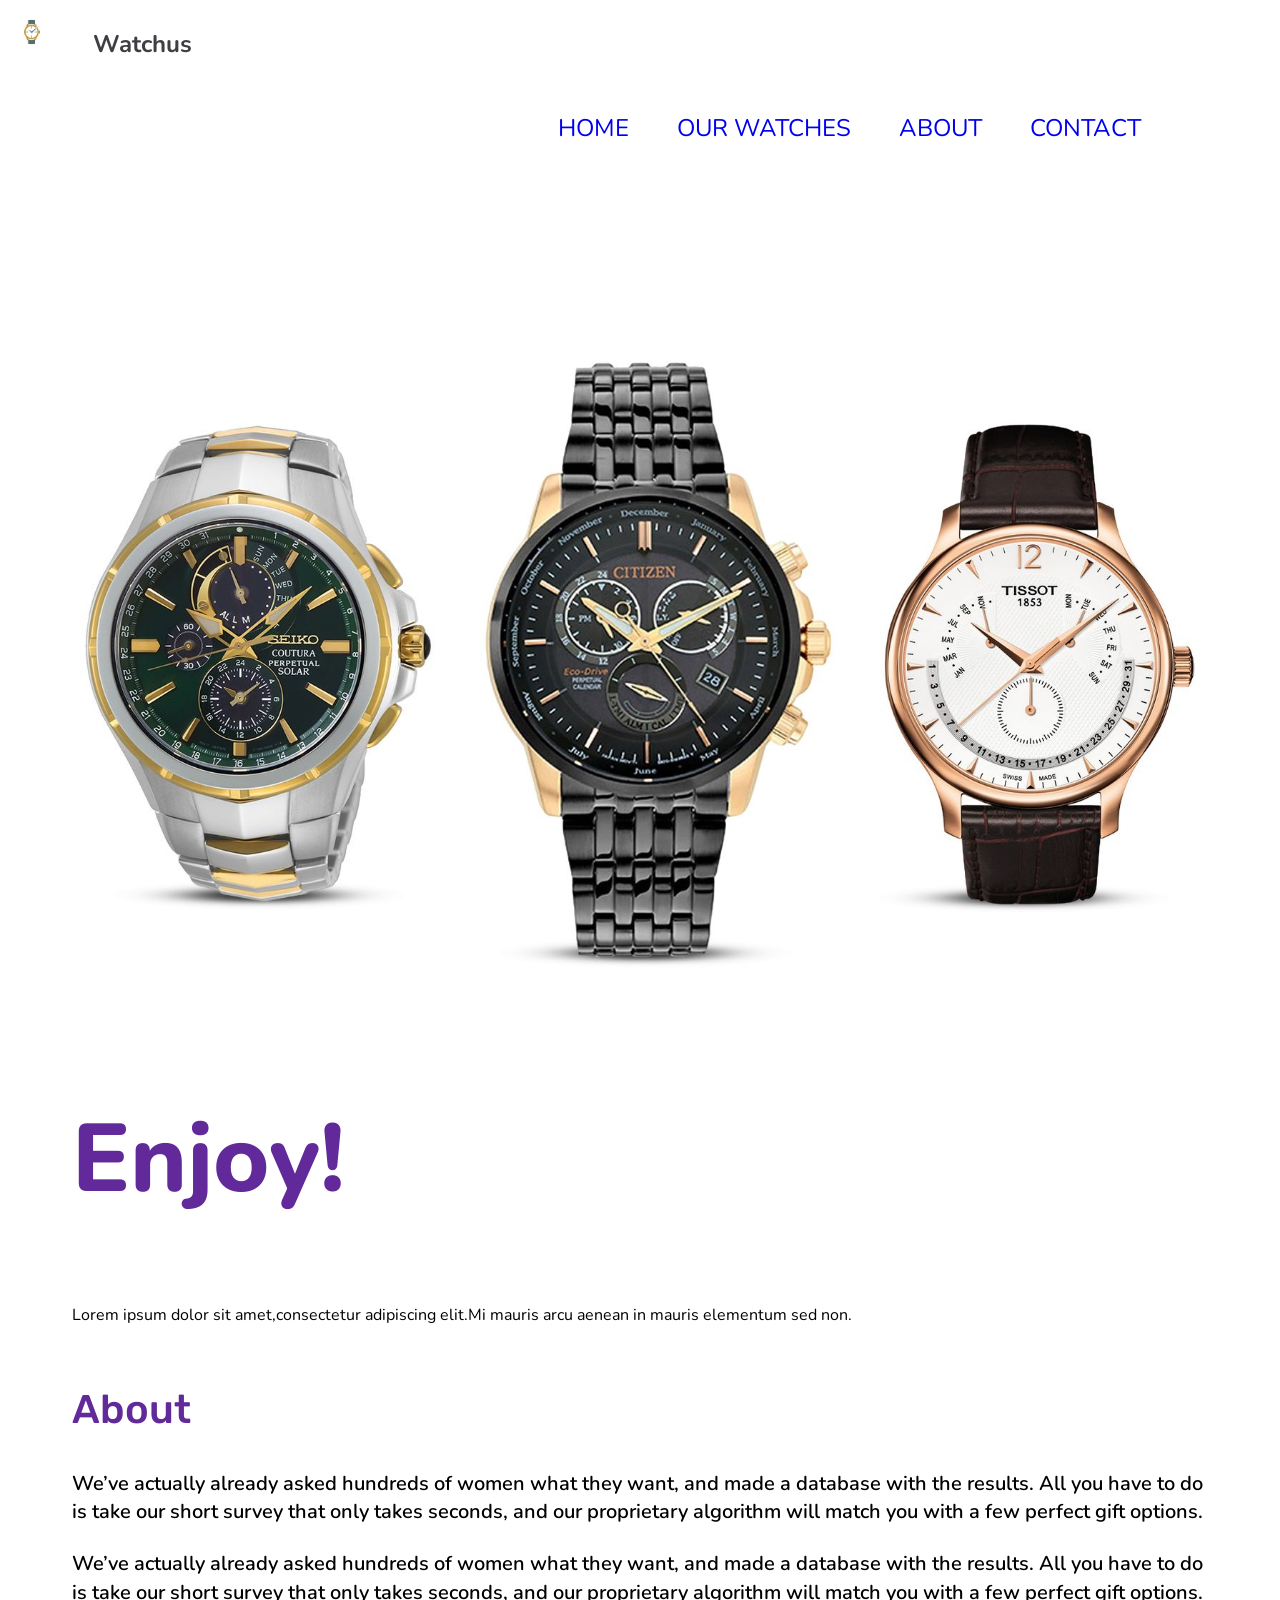
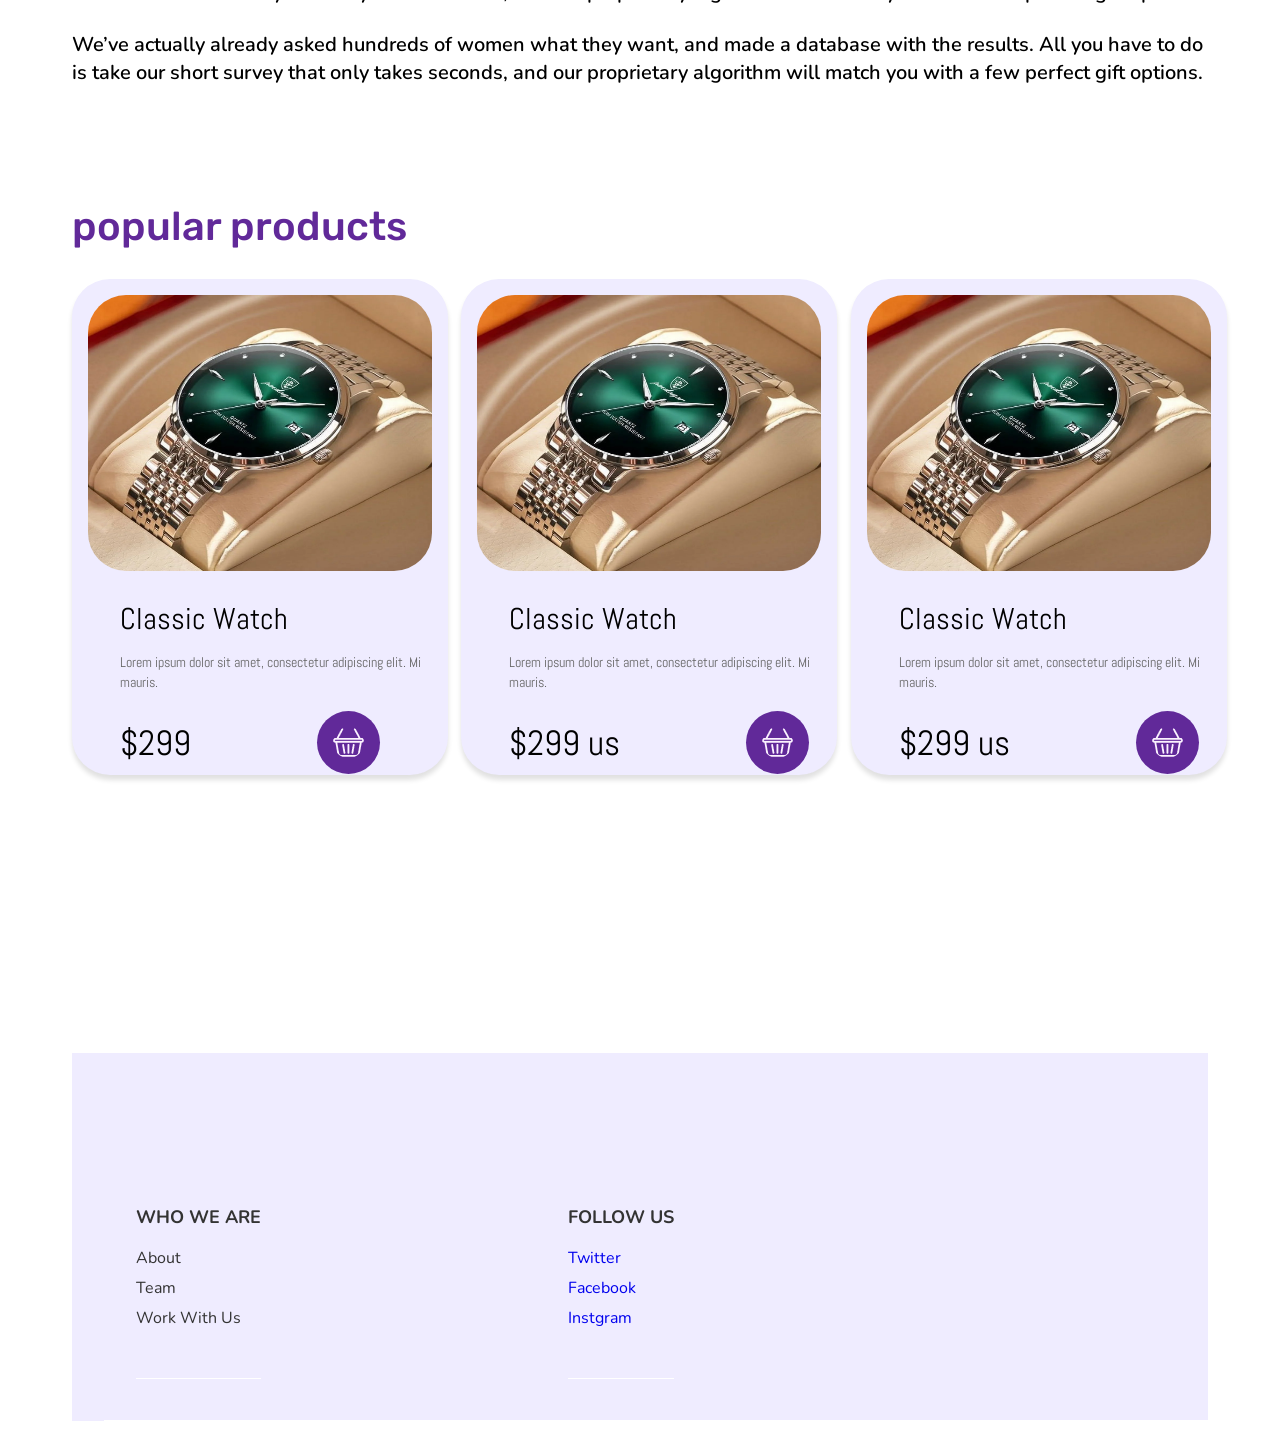
==== index.html @ 22916a68 "update" ====
<!DOCTYPE html>
<html lang="en">
<head>
  <meta charset="UTF-8">
  <title>Watch Store</title>
  <link rel="stylesheet" href="style.css">
</head>
<body>
    <header>
        <a href="#" id="logo">
            <span>Watchus</span>
        </a>
    </header>
        <nav>
            <a href="index.html" aria-current="page">Home</a>
            <a href="watches.html">Our Watches</a>
            <a href="about.html">About</a>  
            <a href="contact.html">Contact</a>
        </nav>
    <main>
        <section id="full-width-image">
            <img src="images/watchesimage.jpg" alt="Watch">
        </section>
        <div id="wrapper">
            <h1>Enjoy!</h1>
            <p id="body-text-section">
                Lorem ipsum dolor sit amet,consectetur adipiscing elit.Mi mauris arcu aenean in mauris elementum sed non. 
            </p>
            </div>  
        </section>
        <div id="wrapper">
            <h2 > About </h2>
                <div id="about-sec">
                <p>
                    We’ve actually already asked hundreds of women what they want, and made a database with the results. All you have to do is take our short survey that only takes seconds, and our proprietary algorithm will match you with a few perfect gift options.              </p>
                <p>
                    We’ve actually already asked hundreds of women what they want, and made a database with the results. All you have to do is take our short survey that only takes seconds, and our proprietary algorithm will match you with a few perfect gift options.              </p>
                <p>
                    We’ve actually already asked hundreds of women what they want, and made a database with the results. All you have to do is take our short survey that only takes seconds, and our proprietary algorithm will match you with a few perfect gift options.              </p>
                </div>
        </div>
        <div id="wrapper">
            <h2>popular products</h2>
            <section class="cards-container">
            
                <div class="product-card">
                    <img src="images/watch1.webp" alt="watch_carlington">
                    <h4>Classic Watch</h4>
                  
                    <p>Lorem ipsum dolor sit amet, consectetur adipiscing elit. Mi mauris.</p>
                  
                    <div class="price-and-button">
                      <span class="price">$299</span>
                      <button class="buy-button">
                        <img src="images/shopping-basket 4.png">
                      </button>
                    </div>
                  </div>
                  <div class="product-card">
                    <img src="images/watch1.webp" alt="watch_carlington">
                    <h4>Classic Watch</h4>
                  
                    <p>Lorem ipsum dolor sit amet, consectetur adipiscing elit. Mi mauris.</p>
                  
                    <div class="price-and-button">
                      <span class="price">$299 us</span>
                      <button class="buy-button">
                        <img src="images/shopping-basket 4.png">
                      </button>
                    </div>
                  </div>
                  <div class="product-card">
                    <img src="images/watch1.webp" alt="watch_carlington">
                    <h4>Classic Watch</h4>
                  
                    <p>Lorem ipsum dolor sit amet, consectetur adipiscing elit. Mi mauris.</p>
                  
                    <div class="price-and-button">
                      <span class="price">$299 us</span>
                      <button class="buy-button">
                        <img src="images/shopping-basket 4.png">
                      </button>
                    </div>
                  </div>
                </section>
                <footer>
                    <div id="footer-sections-wrapper">
                      
                      <section id="footer-links-section">
                        <h1>WHO WE ARE</h1>
                        <ul>
                          <li><a href="#"><span>About</span></a></li>
                          <li><a href="#"><span>Team</span></a></li>
                          <li><a href="#"><span>Work With Us</span></a></li>
                        </ul>
                      </section>
                  
                      <section id="footer-links-section-2">
                        <h1>follow us</h1>
                        <ul>
                          <li><a href="#"><span>Twitter</span></a></li>
                          <li><a href="#"><span>Facebook</span></a></li>
                          <li><a href="#"><span>Instgram</span></a></li>
                        </ul>
                      </section>
                      <section id="footer-social-icons-section">

                      </section>
                    </div>
                  </footer>
                  
                        
</body>
</html>
---- style.css ----
@import url('https://fonts.googleapis.com/css2?family=Nunito:wght@400&display=swap');
@import url('https://fonts.googleapis.com/css2?family=Rubik:wght@300;400;500;700&display=swap');
@import url('https://fonts.googleapis.com/css2?family=Abel&display=swap');



/* Reset */
* {
  margin: 0;
  padding: 0;
  box-sizing: border-box;
}

main {
    padding-top: 128px;
}

body {
  font-family: 'Nunito', sans-serif;
}

a {
    text-decoration: none;
}

header {


}

#logo {
background-image: url("images/watches.jpg");
background-size: contain;
background-repeat: no-repeat;
display: block;
width: 64px;
height: 64px;

}

#logo span {
color:#3E3F43;
width: 191px;
height: 33px;
padding-top: 32px;
padding-left: 93px;
position: absolute;
font-family: Nunito;
font-weight: 700;
font-size: 24px;
line-height: 100%;
letter-spacing: 25%;

}

nav {
    margin-left: 419px;
    margin-top: 48px;
    display: flex;        /* 👈 הופך את כל ה-a לשורה אחת */
    justify-content: center; /* 👈 מרכז את הלינקים באמצע */
    gap: 48px;  
}
/* ניווט עליון */
nav a {
  font-weight: 400;
  text-transform: uppercase;
  font-style: normal;
  font-size: 24px;


}

nav a:hover {
    color: #1434E1;
}


#wrapper{
    margin: 0 auto;
    margin-bottom: 32px;
    display: flex;
    flex-direction: column; /* אלמנטים אחד מתחת לשני */
    padding: 0 32px; /* רווח קבוע מימין ומשמאל */
    gap: 32px; /* רווח קבוע של 32px בין כל אלמנט לאלמנט */
    max-width: 1200px;
    box-sizing: border-box;
}

h1 {
    font-family: Nunito;
    font-weight: 800;
    font-size: 96px;
    line-height: 100%;
    color:#612999;
    
}

#full-width-image {
    width: 100vw;
    overflow: hidden;
    margin: 32px 0;
    position: relative;

  }
  
#full-width-image img {
    width: 100%;
    height: 100%;
    height: auto;
    display: block;
    margin-bottom: 32px;
  }

  #body-text-section{
    margin-top:64px;

}

#body-text-section p {
    font-family: Nunito;
    font-weight: 600;
    font-size: 24px;
    font-style: normal;
    letter-spacing: 0%;
    color: black;
    width: 100%;
    margin-top: 8px;
    line-height: 100%;


}



#about-sec {

    margin-bottom: 32px; /* ✅ רווח מתחת */


}

h2 {
    font-family: Rubik;
    font-weight: 500;
    font-size: 40px;
    line-height: 40px;
    letter-spacing: 0%;
    color: #612999;
    margin-top: 32px; /* ✅ רווח מתחת */
    

}

#about-sec p {

    margin-bottom: 24px;
    font-style:normal ;
    color: black ;
    width: 100%;
    font-weight: 400;
    margin-top: 8px ;
    font-family: Nunito;
    font-weight: 600;
    font-size: 20px;
    line-height: 141%;
    letter-spacing: 0%;
    
}



.hero-text {
    position: absolute;
    top: 30%;
    left: 0;
    right: 0;
    margin: 0 auto;
    transform: translateY(-30%);
    display: flex;
    flex-direction: column;
    gap: 32px;
  }

  .cards-container {
    display: grid;
    grid-template-columns: repeat(auto-fit, minmax(250px, 1fr));
    gap: 32px;
  }
  
  .product-card {
    background-color: #EFECFF;
    padding: 1em;
    box-shadow: 0 5px 5px #e1e1e1;
    font-family: Abel;
    display: flex;
    flex-direction: column;
    gap: 12px;
    border-radius: 38px;
    height: 496px;
    width: 376px;
  }
  
  .product-card img {
    max-width: 100%;
    border-radius: 38px;
    height:276px;
    width: 100%;
  }
  
  .product-card h4 {
    margin: 21px 0 0 32px; /* רווח רק מתחת! */
    font-weight: 400;
    font-size: 30px;
    line-height: 100%;
    letter-spacing: 0%;
  }

  

  /* טקסט פסקה */
.product-card p {
    margin: 7px 0 0 32px; /* רווח של 73px מתחת לטקסט */
    font-size: 14px;
    color: #666;
    line-height: 1.4;
  }
  
  /* קבוצה של מחיר וכפתור */
  .price-and-button {
    display: flex;
    align-items: center;
    gap: 94px; /* רווח של 94 פיקסלים בין המחיר לכפתור */
  }
  
  /* מחיר */
  .price {
    font-family: abel;
    margin: 7px 0 73px 32px; /* רווח של 73px מתחת לטקסט */
    font-size: 35px;
    color: #000;
  }
  
  /* כפתור קנייה */
  .buy-button {
    background-color: #612999;
    margin: 7px 0 73px 32px; /* רווח של 73px מתחת לטקסט */
    border: none;
    border-radius: 50%;
    width: 63px;
    height: 63px;
    display: flex;
    justify-content: center;
    align-items: center;
    cursor: pointer;
  }

  .like-button{
    background-color: #EFECFF;
    margin: 7px 0 73px 32px; /* רווח של 73px מתחת לטקסט */
    border: none;
    border-radius: 50%;
    width: 47px;
    height: 47px;
    display: flex;
    justify-content: center;
    align-items: center;
    cursor: pointer;
  }

  .like-button img{
    width: 23px;
    height: 20px;
  }

  .buy-button img{
    width: 31px;
    height: 31px;
  }

  footer{
    background-color: #EFECFF;
    margin-top: 246px;
  }

  footer section{
    margin: 0 125px;

  }

  #footer-sections-wrapper {
    display: flex;
    flex-direction: row;
    gap: 150px; /* ✅ מרחק של 150px בין הסקשנים */
    margin-left: 32px; /* ✅ מרחק התחלה מהצד */
    padding-top: 59px;
    padding-bottom: 41px;
    border-bottom: 1px solid #ffffff;
  }
  

  #footer-links-section, #footer-links-section-2 {
    border-bottom: 1px solid #ffffff;
    padding-top: 59px;
    padding-bottom: 41px;
    margin-left: 32px;
    margin-top: 32px;
}

#footer-links-section a,
#footer-links-section-2 a {
    margin-top: 32px;
}

#footer-links-section h1,
#footer-links-section-2 h1 {
    font-family: Nunito;
    color: #333333;
    font-weight: 700;
    font-size: 18px;
    line-height: 28px;
    letter-spacing: 0%;
    text-transform: uppercase;
    margin-bottom: 16px; /* ✅ רווח של 16px מתחת לכותרת */

}


#footer-links-section a span {
    font-style: normal;
    font-weight: normal;
    color: #333333;
    font-family: Nunito;
    font-weight: 400;
    font-size: 16px;
    line-height: 100%;
    letter-spacing: 0%;
    


}


#footer-links-section ul,
#footer-links-section-2 ul{
    list-style: none;
    padding: 0;
    margin: 0;

  }
  
  #footer-links-section li,
  #footer-links-section-2 li {
    margin-bottom: 8px; /* ✅ רווח קבוע של 8 פיקסלים בין פריטים */
  }


#footer-social-icons-section {
    margin-top: 42px;
    padding-bottom: 43px;
}
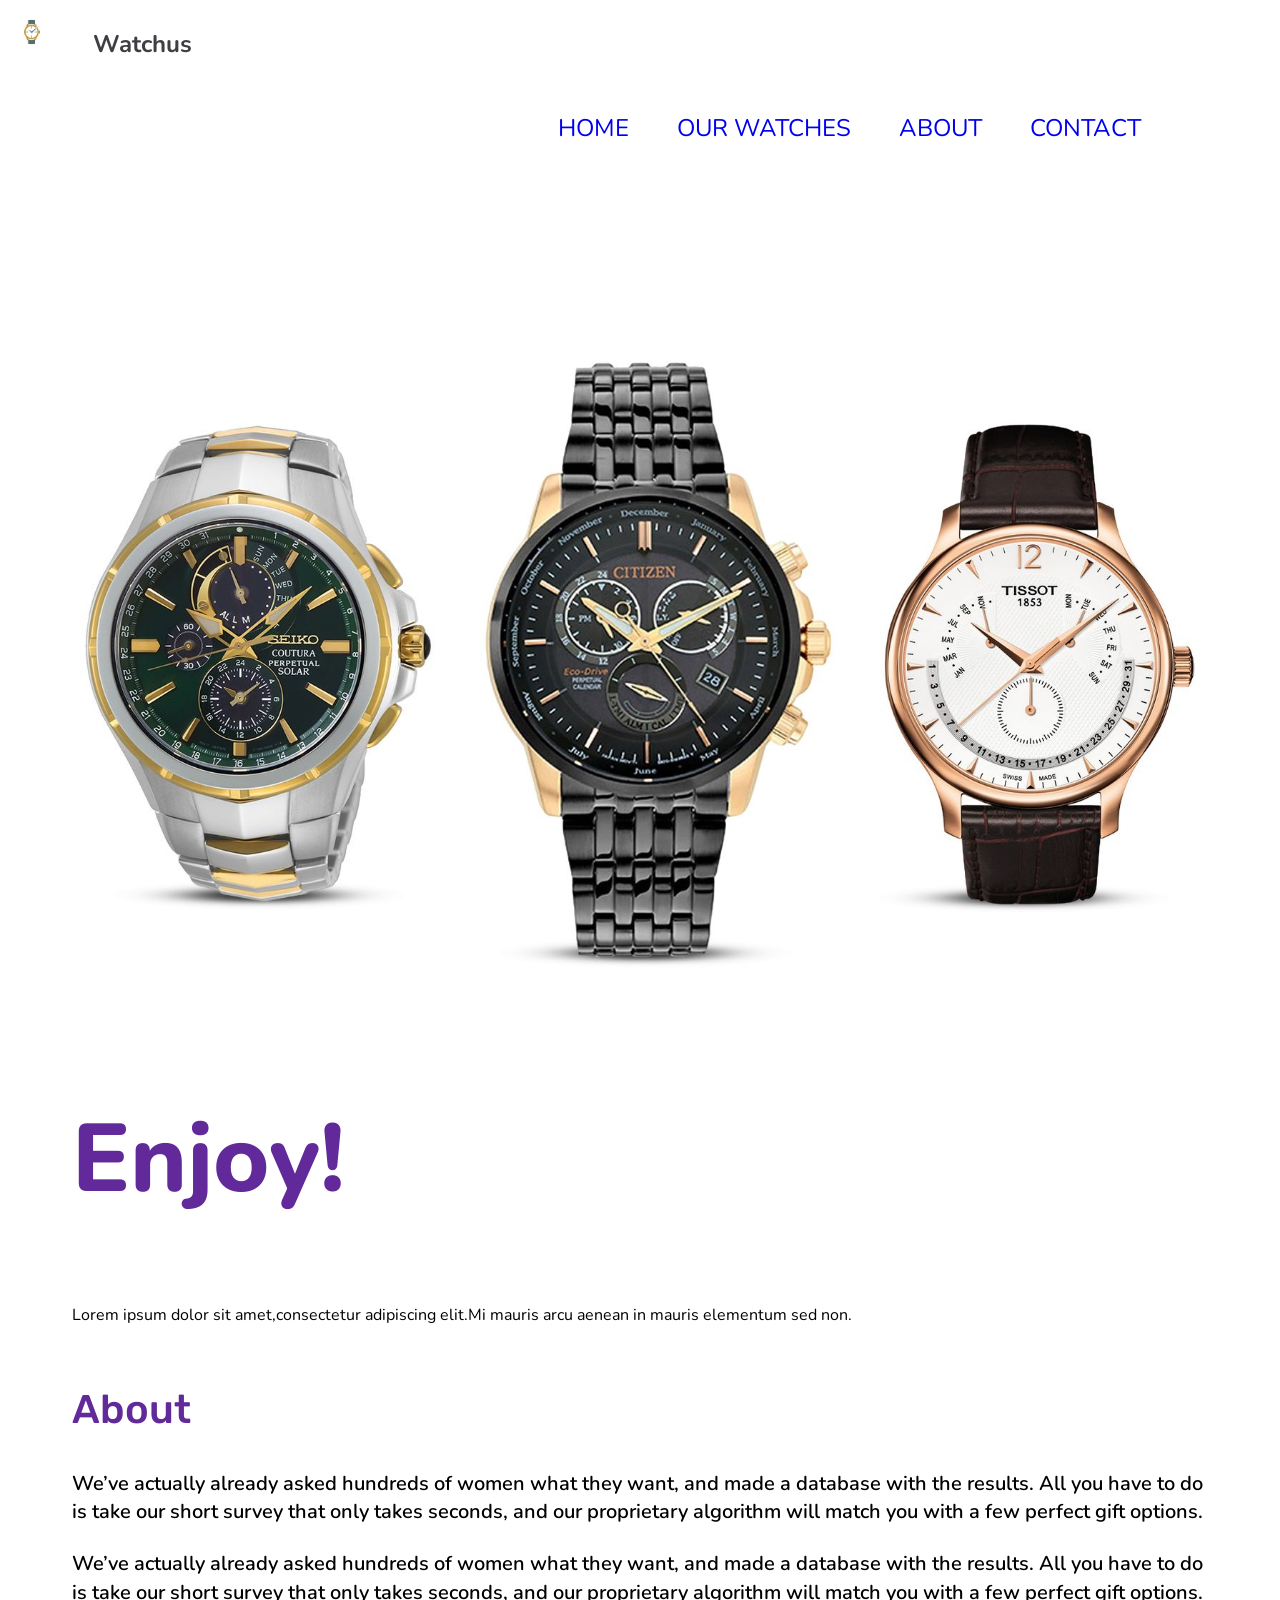
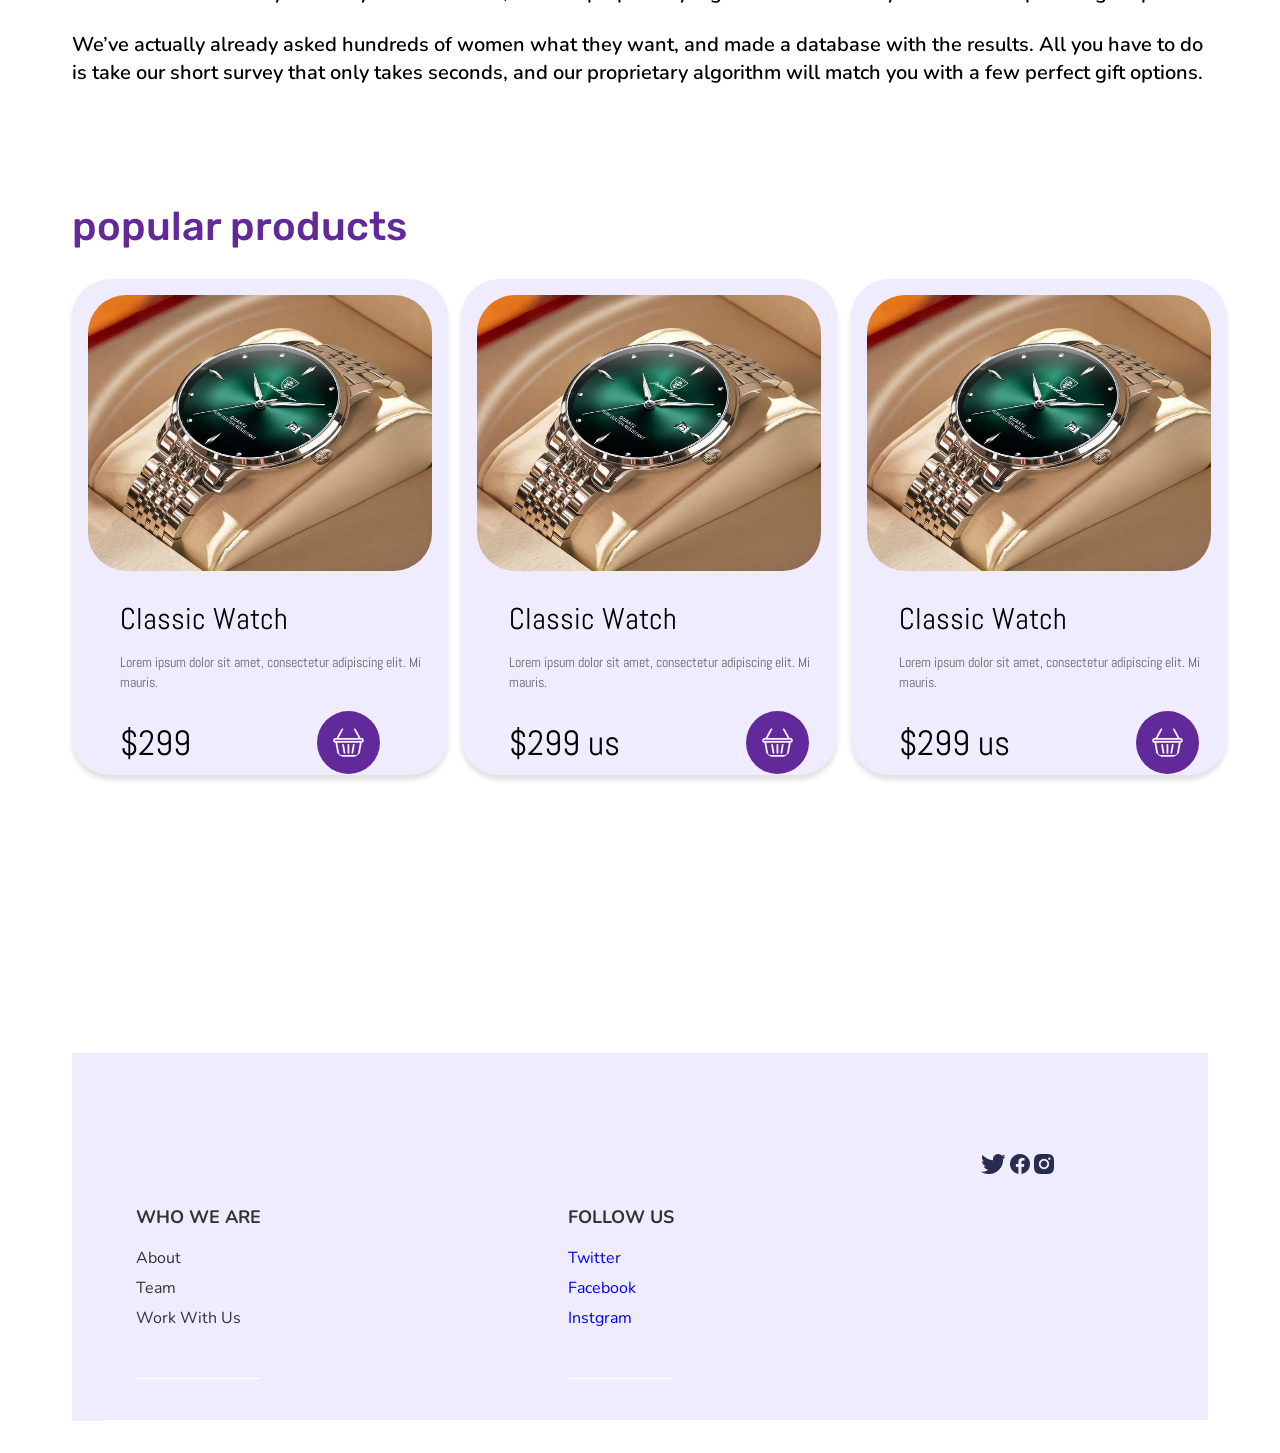
==== commit 9d64eeb7: "update icons" ====
--- a/index.html
+++ b/index.html
@@ -103,8 +103,11 @@
                           <li><a href="#"><span>Instgram</span></a></li>
                         </ul>
                       </section>
+                      
                       <section id="footer-social-icons-section">
-
+                        <a href="#"><img src="images/twitter.png" alt="twitter"></a>
+                        <a href="#"><img src="images/facebook.png" alt="facebook"></a>
+                        <a href="#"><img src="images/instgram.png" alt="Instgram"></a>
                       </section>
                     </div>
                   </footer>
--- a/style.css
+++ b/style.css
@@ -356,6 +356,7 @@
 
 #footer-social-icons-section {
     margin-top: 42px;
+    margin-left: 32px;
     padding-bottom: 43px;
 }
 
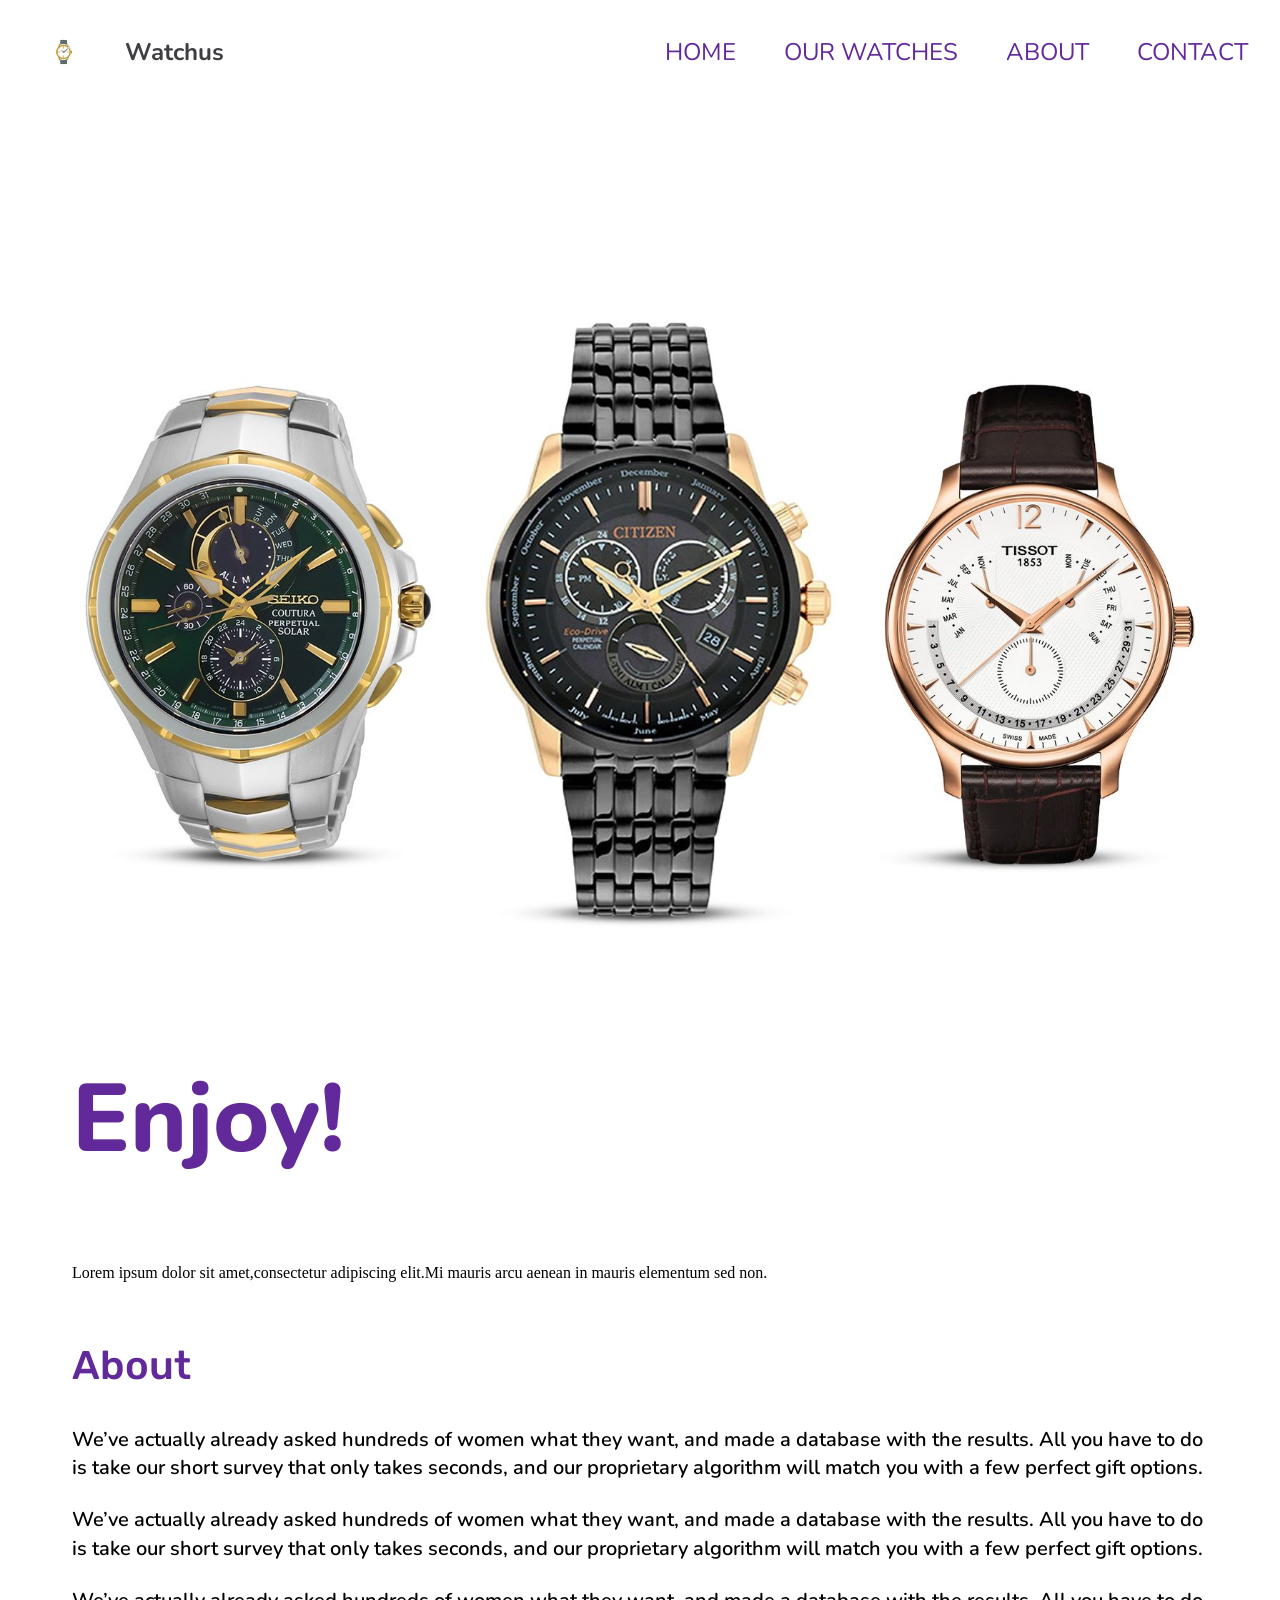
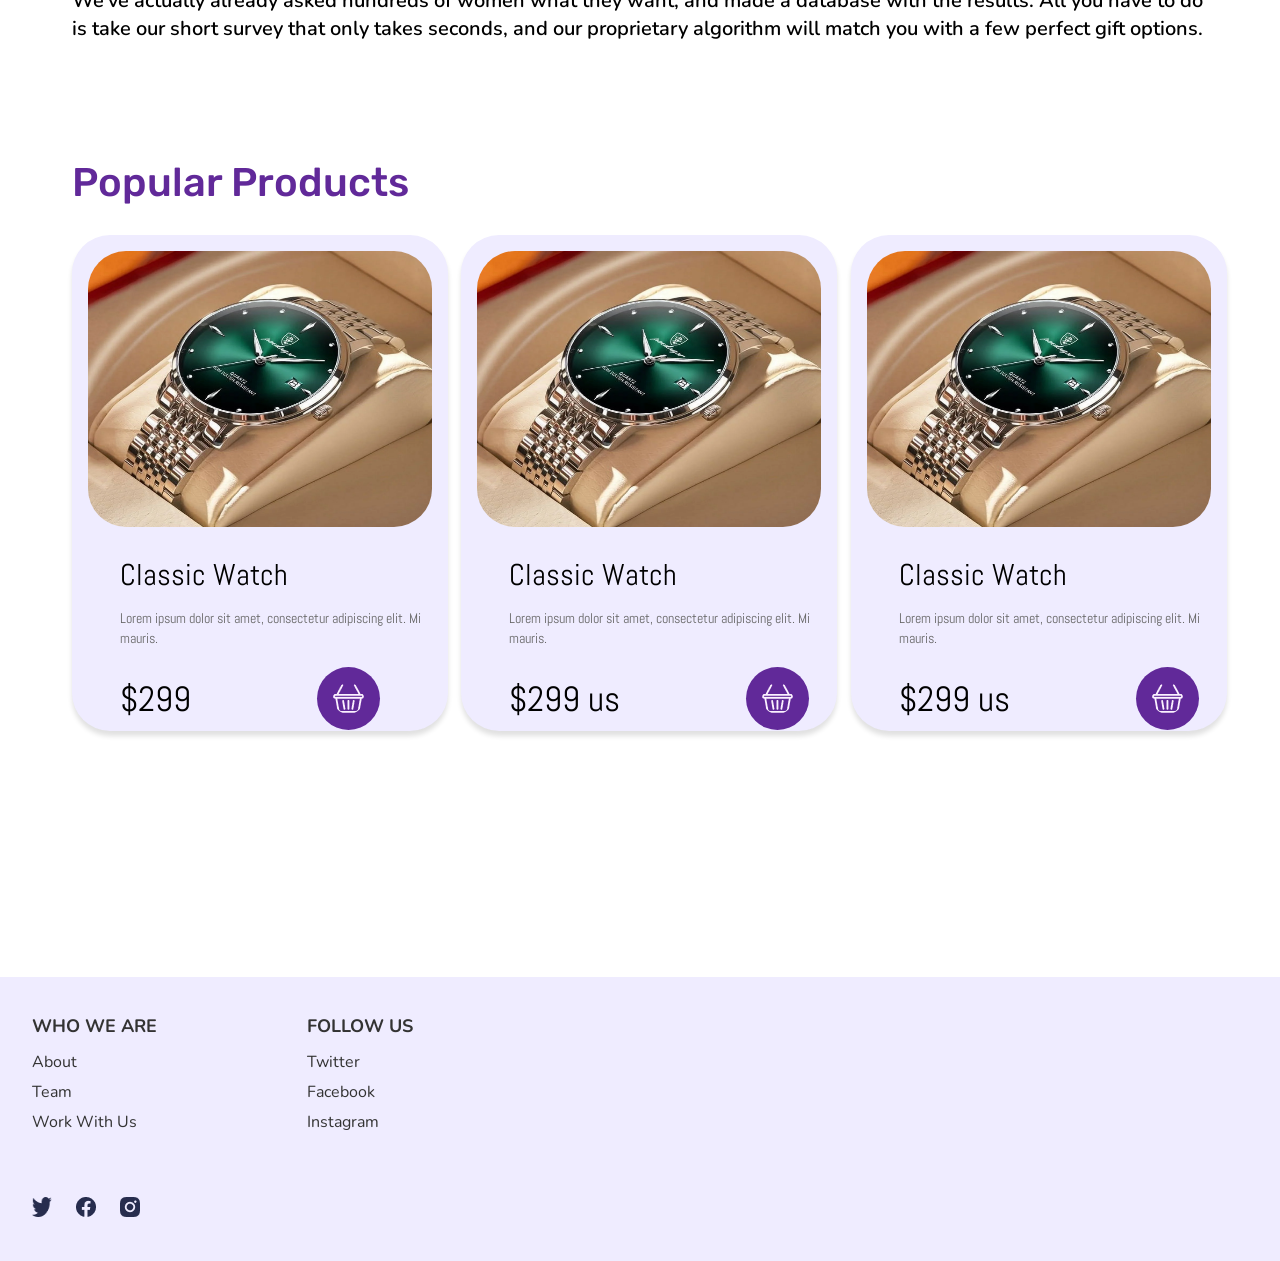
==== commit d0446963: "update footer" ====
--- a/index.html
+++ b/index.html
@@ -6,113 +6,121 @@
   <link rel="stylesheet" href="style.css">
 </head>
 <body>
-    <header>
-        <a href="#" id="logo">
-            <span>Watchus</span>
-        </a>
-    </header>
-        <nav>
-            <a href="index.html" aria-current="page">Home</a>
-            <a href="watches.html">Our Watches</a>
-            <a href="about.html">About</a>  
-            <a href="contact.html">Contact</a>
-        </nav>
-    <main>
-        <section id="full-width-image">
-            <img src="images/watchesimage.jpg" alt="Watch">
+
+  <header id="header-wrapper">
+    <a href="#" id="logo">
+        <span>Watchus</span>
+    </a>
+
+    <nav>
+        <a href="index.html" aria-current="page">Home</a>
+        <a href="watches.html">Our Watches</a>
+        <a href="about.html">About</a>
+        <a href="contact.html">Contact</a>
+    </nav>
+</header>
+
+
+<main>
+    <section id="full-width-image">
+        <img src="images/watchesimage.jpg" alt="Watch">
+    </section>
+
+    <div id="wrapper">
+        <h1>Enjoy!</h1>
+        <p id="body-text-section">
+            Lorem ipsum dolor sit amet,consectetur adipiscing elit.Mi mauris arcu aenean in mauris elementum sed non. 
+        </p>
+    </div>  
+
+    <div id="wrapper">
+        <h2>About</h2>
+        <div id="about-sec">
+            <p>
+                We’ve actually already asked hundreds of women what they want, and made a database with the results. All you have to do is take our short survey that only takes seconds, and our proprietary algorithm will match you with a few perfect gift options.
+            </p>
+            <p>
+                We’ve actually already asked hundreds of women what they want, and made a database with the results. All you have to do is take our short survey that only takes seconds, and our proprietary algorithm will match you with a few perfect gift options.
+            </p>
+            <p>
+                We’ve actually already asked hundreds of women what they want, and made a database with the results. All you have to do is take our short survey that only takes seconds, and our proprietary algorithm will match you with a few perfect gift options.
+            </p>
+        </div>
+    </div>
+
+    <div id="wrapper">
+        <h2>Popular Products</h2>
+        <section class="cards-container">
+            <div class="product-card">
+                <img src="images/watch1.webp" alt="watch_carlington">
+                <h4>Classic Watch</h4>
+                <p>Lorem ipsum dolor sit amet, consectetur adipiscing elit. Mi mauris.</p>
+                <div class="price-and-button">
+                    <span class="price">$299</span>
+                    <button class="buy-button">
+                        <img src="images/shopping-basket 4.png">
+                    </button>
+                </div>
+            </div>
+
+            <div class="product-card">
+                <img src="images/watch1.webp" alt="watch_carlington">
+                <h4>Classic Watch</h4>
+                <p>Lorem ipsum dolor sit amet, consectetur adipiscing elit. Mi mauris.</p>
+                <div class="price-and-button">
+                    <span class="price">$299 us</span>
+                    <button class="buy-button">
+                        <img src="images/shopping-basket 4.png">
+                    </button>
+                </div>
+            </div>
+
+            <div class="product-card">
+                <img src="images/watch1.webp" alt="watch_carlington">
+                <h4>Classic Watch</h4>
+                <p>Lorem ipsum dolor sit amet, consectetur adipiscing elit. Mi mauris.</p>
+                <div class="price-and-button">
+                    <span class="price">$299 us</span>
+                    <button class="buy-button">
+                        <img src="images/shopping-basket 4.png">
+                    </button>
+                </div>
+            </div>
         </section>
-        <div id="wrapper">
-            <h1>Enjoy!</h1>
-            <p id="body-text-section">
-                Lorem ipsum dolor sit amet,consectetur adipiscing elit.Mi mauris arcu aenean in mauris elementum sed non. 
-            </p>
-            </div>  
-        </section>
-        <div id="wrapper">
-            <h2 > About </h2>
-                <div id="about-sec">
-                <p>
-                    We’ve actually already asked hundreds of women what they want, and made a database with the results. All you have to do is take our short survey that only takes seconds, and our proprietary algorithm will match you with a few perfect gift options.              </p>
-                <p>
-                    We’ve actually already asked hundreds of women what they want, and made a database with the results. All you have to do is take our short survey that only takes seconds, and our proprietary algorithm will match you with a few perfect gift options.              </p>
-                <p>
-                    We’ve actually already asked hundreds of women what they want, and made a database with the results. All you have to do is take our short survey that only takes seconds, and our proprietary algorithm will match you with a few perfect gift options.              </p>
-                </div>
+    </div>
+</main>
+
+<footer>
+    <div id="footer-content">
+        <div id="footer-sections-wrapper">
+            <div id="footer-links-wrapper">
+                <section id="footer-links-section-1">
+                    <h1>Who We Are</h1>
+                    <ul>
+                        <li><a href="#"><span>About</span></a></li>
+                        <li><a href="#"><span>Team</span></a></li>
+                        <li><a href="#"><span>Work With Us</span></a></li>
+                    </ul>
+                </section>
+
+                <section id="footer-links-section-2">
+                    <h1>Follow Us</h1>
+                    <ul>
+                        <li><a href="#"><span>Twitter</span></a></li>
+                        <li><a href="#"><span>Facebook</span></a></li>
+                        <li><a href="#"><span>Instagram</span></a></li>
+                    </ul>
+                </section>
+            </div>
+
+            <div id="footer-social-icons-section">
+                <a href="#"><img src="images/twitter.png" alt="Twitter"></a>
+                <a href="#"><img src="images/facebook.png" alt="Facebook"></a>
+                <a href="#"><img src="images/instgram.png" alt="Instagram"></a>
+            </div>
         </div>
-        <div id="wrapper">
-            <h2>popular products</h2>
-            <section class="cards-container">
-            
-                <div class="product-card">
-                    <img src="images/watch1.webp" alt="watch_carlington">
-                    <h4>Classic Watch</h4>
-                  
-                    <p>Lorem ipsum dolor sit amet, consectetur adipiscing elit. Mi mauris.</p>
-                  
-                    <div class="price-and-button">
-                      <span class="price">$299</span>
-                      <button class="buy-button">
-                        <img src="images/shopping-basket 4.png">
-                      </button>
-                    </div>
-                  </div>
-                  <div class="product-card">
-                    <img src="images/watch1.webp" alt="watch_carlington">
-                    <h4>Classic Watch</h4>
-                  
-                    <p>Lorem ipsum dolor sit amet, consectetur adipiscing elit. Mi mauris.</p>
-                  
-                    <div class="price-and-button">
-                      <span class="price">$299 us</span>
-                      <button class="buy-button">
-                        <img src="images/shopping-basket 4.png">
-                      </button>
-                    </div>
-                  </div>
-                  <div class="product-card">
-                    <img src="images/watch1.webp" alt="watch_carlington">
-                    <h4>Classic Watch</h4>
-                  
-                    <p>Lorem ipsum dolor sit amet, consectetur adipiscing elit. Mi mauris.</p>
-                  
-                    <div class="price-and-button">
-                      <span class="price">$299 us</span>
-                      <button class="buy-button">
-                        <img src="images/shopping-basket 4.png">
-                      </button>
-                    </div>
-                  </div>
-                </section>
-                <footer>
-                    <div id="footer-sections-wrapper">
-                      
-                      <section id="footer-links-section">
-                        <h1>WHO WE ARE</h1>
-                        <ul>
-                          <li><a href="#"><span>About</span></a></li>
-                          <li><a href="#"><span>Team</span></a></li>
-                          <li><a href="#"><span>Work With Us</span></a></li>
-                        </ul>
-                      </section>
-                  
-                      <section id="footer-links-section-2">
-                        <h1>follow us</h1>
-                        <ul>
-                          <li><a href="#"><span>Twitter</span></a></li>
-                          <li><a href="#"><span>Facebook</span></a></li>
-                          <li><a href="#"><span>Instgram</span></a></li>
-                        </ul>
-                      </section>
-                      
-                      <section id="footer-social-icons-section">
-                        <a href="#"><img src="images/twitter.png" alt="twitter"></a>
-                        <a href="#"><img src="images/facebook.png" alt="facebook"></a>
-                        <a href="#"><img src="images/instgram.png" alt="Instgram"></a>
-                      </section>
-                    </div>
-                  </footer>
-                  
-                        
+    </div>
+</footer>
+
 </body>
 </html>
-
--- a/style.css
+++ b/style.css
@@ -15,65 +15,58 @@
     padding-top: 128px;
 }
 
-body {
-  font-family: 'Nunito', sans-serif;
-}
+
 
 a {
     text-decoration: none;
 }
 
-header {
-
-
+
+#header-wrapper {
+  display: flex;
+  align-items: center;
+  justify-content: space-between; /* או start אם את רוצה שהניווט יתחיל ישר אחרי הלוגו */
+  padding: 20px 32px;
+  box-sizing: border-box;
 }
 
 #logo {
-background-image: url("images/watches.jpg");
-background-size: contain;
-background-repeat: no-repeat;
-display: block;
-width: 64px;
-height: 64px;
-
+  background-image: url("images/watches.jpg");
+  background-size: contain;
+  background-repeat: no-repeat;
+  width: 64px;
+  height: 64px;
+  display: flex; /* עכשיו flex במקום block */
+  align-items: center;
+  position: relative;
 }
 
 #logo span {
-color:#3E3F43;
-width: 191px;
-height: 33px;
-padding-top: 32px;
-padding-left: 93px;
-position: absolute;
-font-family: Nunito;
-font-weight: 700;
-font-size: 24px;
-line-height: 100%;
-letter-spacing: 25%;
-
+  color: #3E3F43;
+  font-family: Nunito;
+  font-weight: 700;
+  font-size: 24px;
+  margin-left: 93px; /* רווח קטן מהתמונה */
 }
 
 nav {
-    margin-left: 419px;
-    margin-top: 48px;
-    display: flex;        /* 👈 הופך את כל ה-a לשורה אחת */
-    justify-content: center; /* 👈 מרכז את הלינקים באמצע */
-    gap: 48px;  
-}
-/* ניווט עליון */
+  display: flex;
+  gap: 48px;
+}
+
 nav a {
+  font-family: Nunito;
   font-weight: 400;
+  color: #612999;
   text-transform: uppercase;
   font-style: normal;
   font-size: 24px;
-
-
+  text-decoration: none;
 }
 
 nav a:hover {
-    color: #1434E1;
-}
-
+  color: #ae14e1;
+}
 
 #wrapper{
     margin: 0 auto;
@@ -175,7 +168,6 @@
     left: 0;
     right: 0;
     margin: 0 auto;
-    transform: translateY(-30%);
     display: flex;
     flex-direction: column;
     gap: 32px;
@@ -277,86 +269,74 @@
     height: 31px;
   }
 
-  footer{
+  footer {
     background-color: #EFECFF;
+    width: 100vw;
+    min-height: 250px;
     margin-top: 246px;
-  }
-
-  footer section{
-    margin: 0 125px;
-
-  }
-
-  #footer-sections-wrapper {
+}
+
+#footer-content {
+    padding: 40px 32px; /* הרווחים בצד! */
+    box-sizing: border-box;
+}
+
+#footer-sections-wrapper {
+    display: flex;
+    flex-direction: column;
+    gap: 32px;
+    align-items: flex-start;
+}
+
+#footer-links-wrapper {
     display: flex;
     flex-direction: row;
-    gap: 150px; /* ✅ מרחק של 150px בין הסקשנים */
-    margin-left: 32px; /* ✅ מרחק התחלה מהצד */
-    padding-top: 59px;
-    padding-bottom: 41px;
-    border-bottom: 1px solid #ffffff;
-  }
-  
-
-  #footer-links-section, #footer-links-section-2 {
-    border-bottom: 1px solid #ffffff;
-    padding-top: 59px;
-    padding-bottom: 41px;
-    margin-left: 32px;
-    margin-top: 32px;
-}
-
-#footer-links-section a,
-#footer-links-section-2 a {
-    margin-top: 32px;
-}
-
-#footer-links-section h1,
+    gap: 150px;
+}
+
+#footer-links-section-1,
+#footer-links-section-2 {
+    display: flex;
+    flex-direction: column;
+}
+
+#footer-links-section-1 h1,
 #footer-links-section-2 h1 {
-    font-family: Nunito;
+    font-family: Nunito, sans-serif;
     color: #333333;
     font-weight: 700;
     font-size: 18px;
-    line-height: 28px;
-    letter-spacing: 0%;
     text-transform: uppercase;
-    margin-bottom: 16px; /* ✅ רווח של 16px מתחת לכותרת */
-
-}
-
-
-#footer-links-section a span {
-    font-style: normal;
-    font-weight: normal;
-    color: #333333;
-    font-family: Nunito;
-    font-weight: 400;
-    font-size: 16px;
-    line-height: 100%;
-    letter-spacing: 0%;
-    
-
-
-}
-
-
-#footer-links-section ul,
-#footer-links-section-2 ul{
+    margin-bottom: 16px;
+}
+
+#footer-links-section-1 ul,
+#footer-links-section-2 ul {
     list-style: none;
     padding: 0;
     margin: 0;
-
-  }
-  
-  #footer-links-section li,
-  #footer-links-section-2 li {
-    margin-bottom: 8px; /* ✅ רווח קבוע של 8 פיקסלים בין פריטים */
-  }
-
+}
+
+#footer-links-section-1 li,
+#footer-links-section-2 li {
+    margin-bottom: 8px;
+}
+
+#footer-links-section-1 a span,
+#footer-links-section-2 a span {
+    font-family: Nunito, sans-serif;
+    font-size: 16px;
+    color: #333333;
+    text-decoration: none;
+}
 
 #footer-social-icons-section {
-    margin-top: 42px;
-    margin-left: 32px;
-    padding-bottom: 43px;
-}
-
+    display: flex;
+    gap: 24px;
+    margin-top: 24px;
+}
+
+#footer-social-icons-section img {
+    width: 20px;
+    height: 20px;
+}
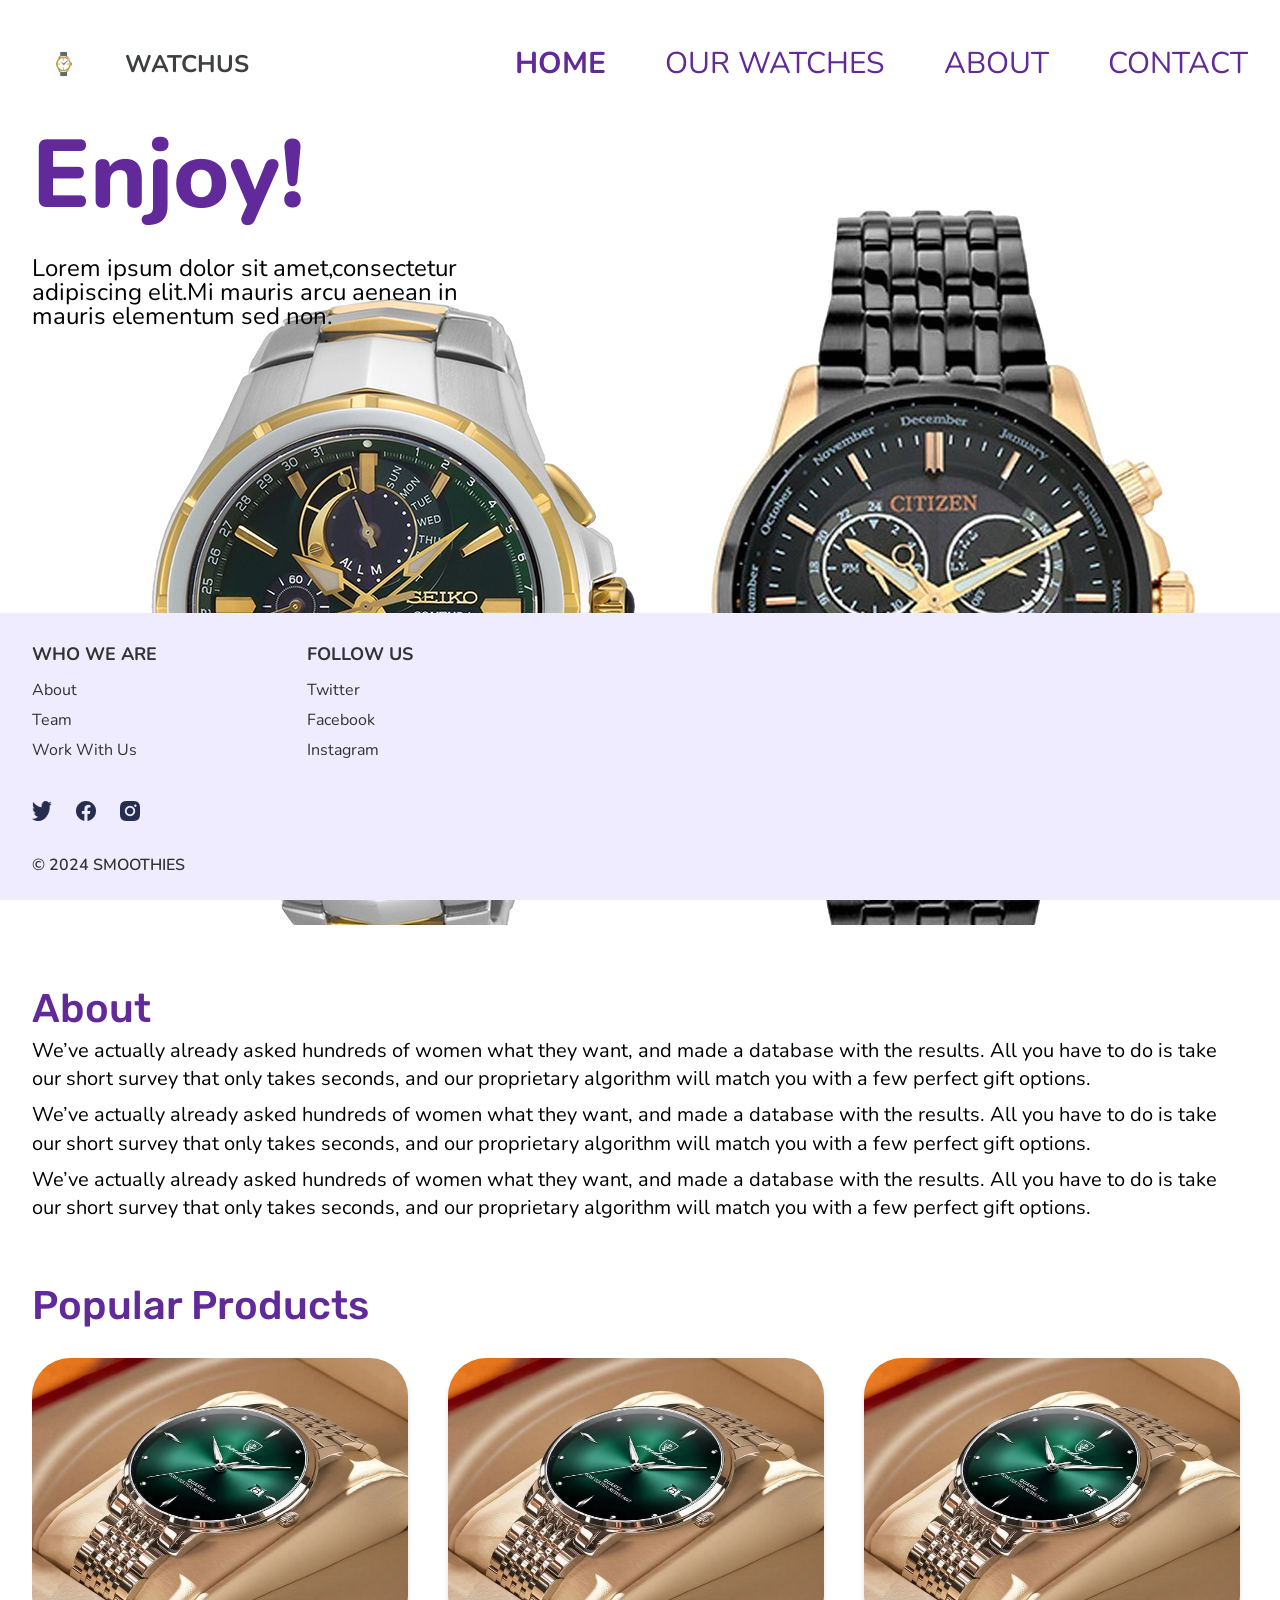
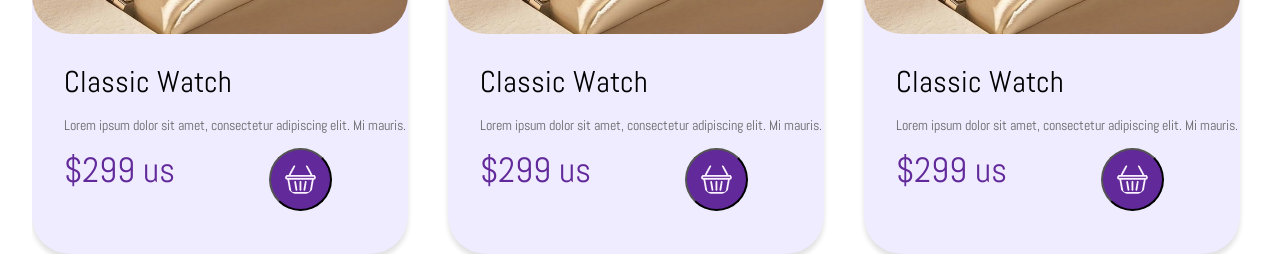
==== commit 47f33b5a: "update css + images" ====
--- a/index.html
+++ b/index.html
@@ -6,36 +6,28 @@
   <link rel="stylesheet" href="style.css">
 </head>
 <body>
-
-  <header id="header-wrapper">
-    <a href="#" id="logo">
-        <span>Watchus</span>
-    </a>
-
-    <nav>
-        <a href="index.html" aria-current="page">Home</a>
-        <a href="watches.html">Our Watches</a>
-        <a href="about.html">About</a>
-        <a href="contact.html">Contact</a>
-    </nav>
-</header>
-
-
-<main>
-    <section id="full-width-image">
-        <img src="images/watchesimage.jpg" alt="Watch">
-    </section>
-
-    <div id="wrapper">
+    <main id="wrapper">
+      <header>
+          <section class="navigation">
+            <a href="#" id="logo">
+              <span>Watchus</span>
+            </a>
+            <nav>
+                <a href="index.html" class="bold">Home</a>
+                <a href="watches.html">Our Watches</a>
+                <a href="about.html">About</a>
+                <a href="contact.html">Contact</a>
+            </nav>
+          </section>
+      </header>
+    <section id="main-section">
         <h1>Enjoy!</h1>
-        <p id="body-text-section">
+        <p>
             Lorem ipsum dolor sit amet,consectetur adipiscing elit.Mi mauris arcu aenean in mauris elementum sed non. 
         </p>
-    </div>  
-
-    <div id="wrapper">
-        <h2>About</h2>
-        <div id="about-sec">
+      </section>  
+        <section id="about-sec">
+          <h2 class="title">About</h2>
             <p>
                 We’ve actually already asked hundreds of women what they want, and made a database with the results. All you have to do is take our short survey that only takes seconds, and our proprietary algorithm will match you with a few perfect gift options.
             </p>
@@ -45,50 +37,48 @@
             <p>
                 We’ve actually already asked hundreds of women what they want, and made a database with the results. All you have to do is take our short survey that only takes seconds, and our proprietary algorithm will match you with a few perfect gift options.
             </p>
-        </div>
-    </div>
-
-    <div id="wrapper">
-        <h2>Popular Products</h2>
-        <section class="cards-container">
-            <div class="product-card">
+          </section>
+        <article>
+          <h2 class="title">Popular Products</h2>
+        </article>
+        <section class="cards-container">    
+            <section class="product-card">
                 <img src="images/watch1.webp" alt="watch_carlington">
                 <h4>Classic Watch</h4>
                 <p>Lorem ipsum dolor sit amet, consectetur adipiscing elit. Mi mauris.</p>
-                <div class="price-and-button">
-                    <span class="price">$299</span>
-                    <button class="buy-button">
-                        <img src="images/shopping-basket 4.png">
-                    </button>
-                </div>
-            </div>
-
-            <div class="product-card">
-                <img src="images/watch1.webp" alt="watch_carlington">
-                <h4>Classic Watch</h4>
-                <p>Lorem ipsum dolor sit amet, consectetur adipiscing elit. Mi mauris.</p>
-                <div class="price-and-button">
+                <section class="price-and-button">
                     <span class="price">$299 us</span>
                     <button class="buy-button">
                         <img src="images/shopping-basket 4.png">
                     </button>
-                </div>
-            </div>
+                  </section>
+                </section>
 
-            <div class="product-card">
+            <section class="product-card">
                 <img src="images/watch1.webp" alt="watch_carlington">
                 <h4>Classic Watch</h4>
                 <p>Lorem ipsum dolor sit amet, consectetur adipiscing elit. Mi mauris.</p>
-                <div class="price-and-button">
+                <section class="price-and-button">
                     <span class="price">$299 us</span>
                     <button class="buy-button">
                         <img src="images/shopping-basket 4.png">
                     </button>
-                </div>
-            </div>
+                </section>
+            </section>
+
+            <section class="product-card">
+                <img src="images/watch1.webp" alt="watch_carlington">
+                <h4>Classic Watch</h4>
+                <p>Lorem ipsum dolor sit amet, consectetur adipiscing elit. Mi mauris.</p>
+                <section class="price-and-button">
+                    <span class="price">$299 us</span>
+                    <button class="buy-button">
+                        <img src="images/shopping-basket 4.png">
+                    </button>
+                </section>
+            </section>
         </section>
-    </div>
-</main>
+      </main>
 
 <footer>
     <div id="footer-content">
@@ -118,6 +108,9 @@
                 <a href="#"><img src="images/facebook.png" alt="Facebook"></a>
                 <a href="#"><img src="images/instgram.png" alt="Instagram"></a>
             </div>
+            <article class="footer-credit">
+              <p>© 2024 SMOOTHIES</p>
+            </article>
         </div>
     </div>
 </footer>
--- a/style.css
+++ b/style.css
@@ -11,14 +11,12 @@
   box-sizing: border-box;
 }
 
-main {
-    padding-top: 128px;
-}
-
-
-
 a {
     text-decoration: none;
+}
+
+main {
+  overflow: hidden;
 }
 
 
@@ -46,38 +44,63 @@
   font-family: Nunito;
   font-weight: 700;
   font-size: 24px;
+  letter-spacing: 25%;
   margin-left: 93px; /* רווח קטן מהתמונה */
 }
 
-nav {
+.navigation{
   display: flex;
-  gap: 48px;
-}
-
-nav a {
+  align-items: center;
+  width: 100%;
+  margin-top: 32px;
+}
+
+.navigation nav {
+  display: flex;
+  justify-content: space-between;
+  width: 100%;
+  margin-left: 419px;
+}
+
+.navigation a {
   font-family: Nunito;
   font-weight: 400;
   color: #612999;
   text-transform: uppercase;
   font-style: normal;
-  font-size: 24px;
+  font-size: 30px;
   text-decoration: none;
+  line-height: 100%;
 }
 
 nav a:hover {
   color: #ae14e1;
 }
+.navigation a.bold{
+
+font-weight: bold;
+}
 
 #wrapper{
-    margin: 0 auto;
-    margin-bottom: 32px;
+    margin: 0 32px;
     display: flex;
     flex-direction: column; /* אלמנטים אחד מתחת לשני */
-    padding: 0 32px; /* רווח קבוע מימין ומשמאל */
     gap: 32px; /* רווח קבוע של 32px בין כל אלמנט לאלמנט */
-    max-width: 1200px;
     box-sizing: border-box;
 }
+
+#main-section {
+  height: 797px;
+  width: 1200px;
+  background-size: cover;
+  background-repeat: no-repeat;
+  position: relative;
+  background: url("images/watchesimage.jpg");
+  
+
+}
+
+
 
 h1 {
     font-family: Nunito;
@@ -87,52 +110,22 @@
     color:#612999;
     
 }
-
-#full-width-image {
-    width: 100vw;
-    overflow: hidden;
-    margin: 32px 0;
-    position: relative;
-
-  }
-  
-#full-width-image img {
-    width: 100%;
-    height: 100%;
-    height: auto;
-    display: block;
-    margin-bottom: 32px;
-  }
-
-  #body-text-section{
-    margin-top:64px;
-
-}
-
-#body-text-section p {
-    font-family: Nunito;
-    font-weight: 600;
-    font-size: 24px;
-    font-style: normal;
-    letter-spacing: 0%;
-    color: black;
-    width: 100%;
-    margin-top: 8px;
-    line-height: 100%;
-
-
-}
-
-
-
-#about-sec {
-
-    margin-bottom: 32px; /* ✅ רווח מתחת */
-
-
-}
-
-h2 {
+  
+
+#main-section p {
+  color: #000;
+  font-family: 'Nunito', sans-serif;
+  font-size: 24px;
+  font-style: normal;
+  line-height: 100%;
+  width: 448px;
+  margin-top: 32px;
+  position: absolute;
+
+}
+
+
+.title {
     font-family: Rubik;
     font-weight: 500;
     font-size: 40px;
@@ -146,42 +139,28 @@
 
 #about-sec p {
 
-    margin-bottom: 24px;
     font-style:normal ;
     color: black ;
     width: 100%;
-    font-weight: 400;
     margin-top: 8px ;
     font-family: Nunito;
-    font-weight: 600;
     font-size: 20px;
     line-height: 141%;
     letter-spacing: 0%;
+    font-weight: 400;
     
 }
 
-
-
-.hero-text {
-    position: absolute;
-    top: 30%;
-    left: 0;
-    right: 0;
-    margin: 0 auto;
-    display: flex;
-    flex-direction: column;
-    gap: 32px;
-  }
 
   .cards-container {
     display: grid;
     grid-template-columns: repeat(auto-fit, minmax(250px, 1fr));
     gap: 32px;
+    width: 100%;
   }
   
   .product-card {
     background-color: #EFECFF;
-    padding: 1em;
     box-shadow: 0 5px 5px #e1e1e1;
     font-family: Abel;
     display: flex;
@@ -196,7 +175,7 @@
     max-width: 100%;
     border-radius: 38px;
     height:276px;
-    width: 100%;
+    width: 376px;
   }
   
   .product-card h4 {
@@ -220,30 +199,29 @@
   /* קבוצה של מחיר וכפתור */
   .price-and-button {
     display: flex;
-    align-items: center;
-    gap: 94px; /* רווח של 94 פיקסלים בין המחיר לכפתור */
   }
   
   /* מחיר */
   .price {
     font-family: abel;
-    margin: 7px 0 73px 32px; /* רווח של 73px מתחת לטקסט */
+    margin: 0 0 36px 32px; /* רווח של 73px מתחת לטקסט */
     font-size: 35px;
     color: #000;
+    font-weight: 400;
+    color: #612999;
   }
   
   /* כפתור קנייה */
   .buy-button {
     background-color: #612999;
-    margin: 7px 0 73px 32px; /* רווח של 73px מתחת לטקסט */
-    border: none;
+    margin-bottom: 27px;
+    margin-left: 94px; /* רווח של 73px מתחת לטקסט */
     border-radius: 50%;
     width: 63px;
     height: 63px;
     display: flex;
     justify-content: center;
     align-items: center;
-    cursor: pointer;
   }
 
   .like-button{
@@ -272,12 +250,13 @@
   footer {
     background-color: #EFECFF;
     width: 100vw;
-    min-height: 250px;
-    margin-top: 246px;
+    height: 287px;
+    position: fixed;
+    display: flex;
+    bottom: 0;
 }
 
 #footer-content {
-    padding: 40px 32px; /* הרווחים בצד! */
     box-sizing: border-box;
 }
 
@@ -286,6 +265,7 @@
     flex-direction: column;
     gap: 32px;
     align-items: flex-start;
+    margin: 32px 0 0 32px;
 }
 
 #footer-links-wrapper {
@@ -333,10 +313,19 @@
 #footer-social-icons-section {
     display: flex;
     gap: 24px;
-    margin-top: 24px;
 }
 
 #footer-social-icons-section img {
     width: 20px;
     height: 20px;
+}
+
+.footer-credit p {
+  font-family: Nunito, sans-serif;
+  font-weight: 600;
+  color: #333333;
+  font-size: 16px;
+  line-height: 100%;
+  letter-spacing: 0%;
+  
 }
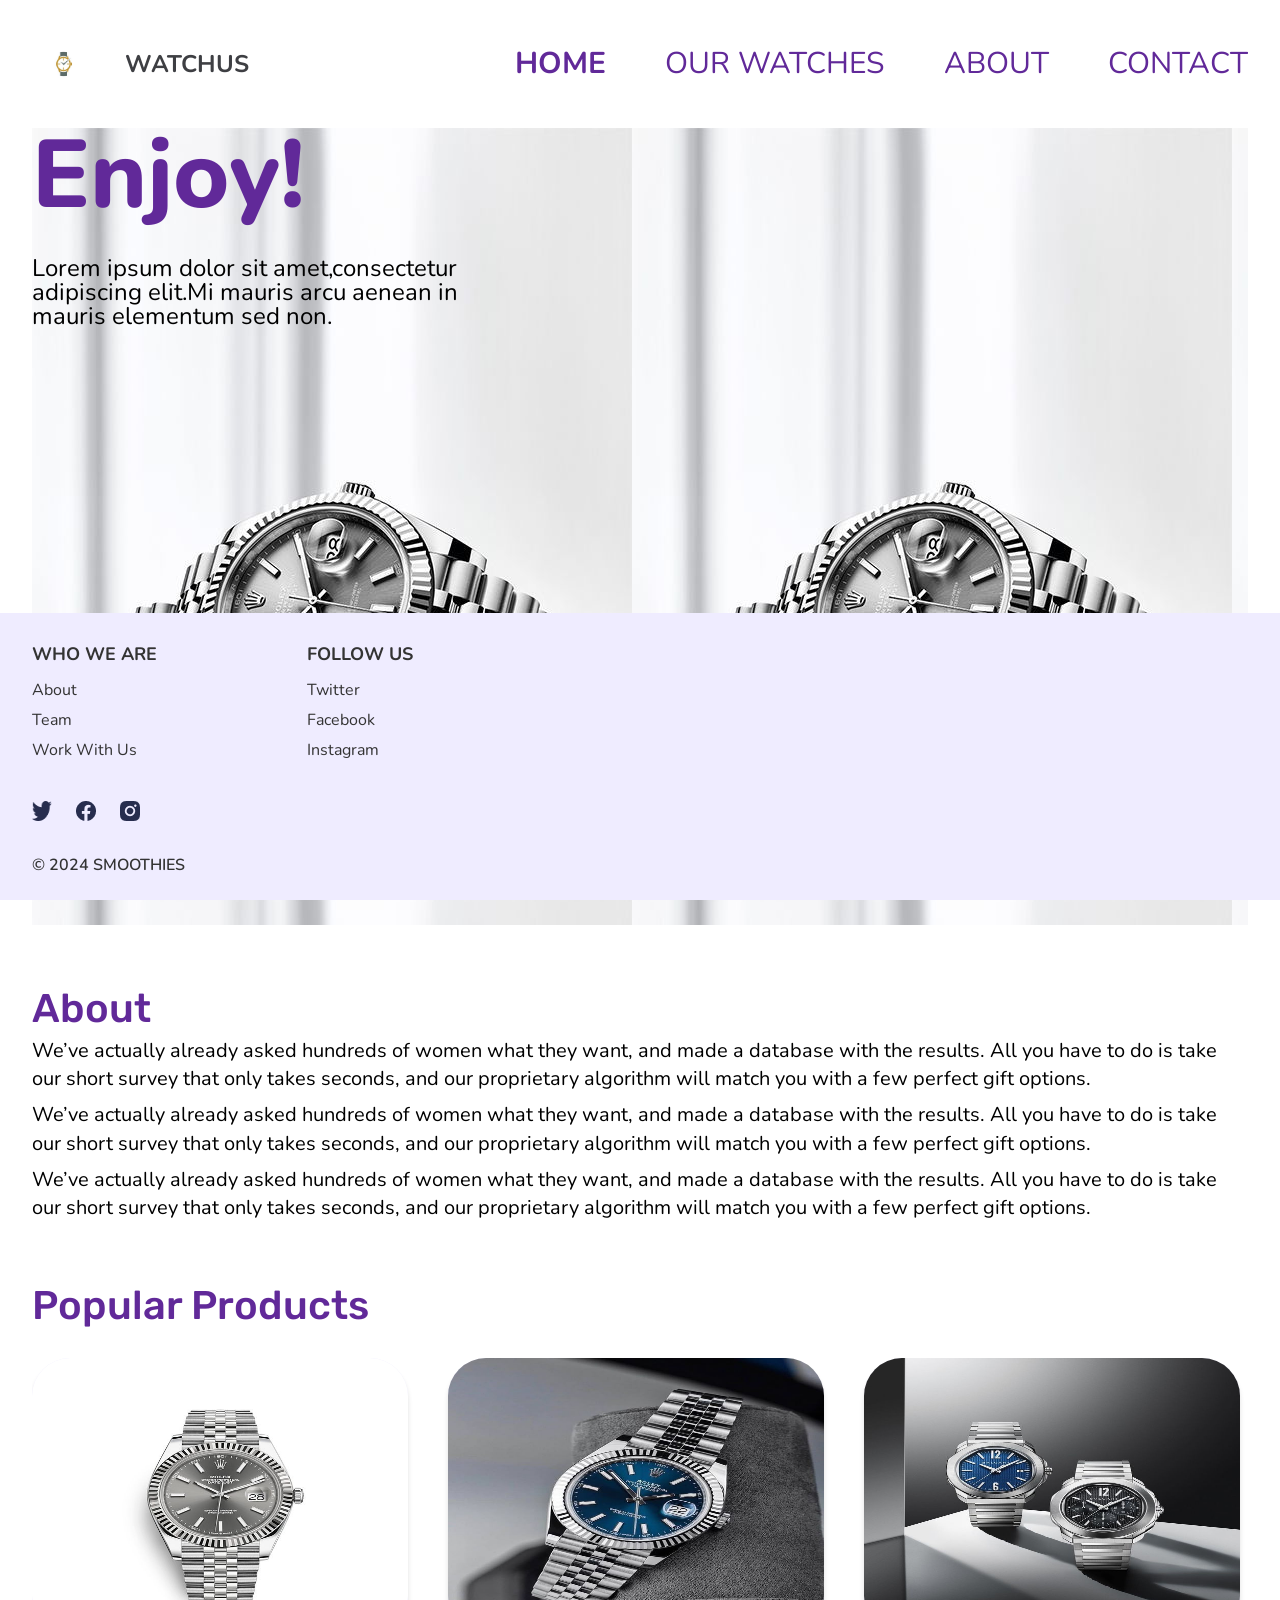
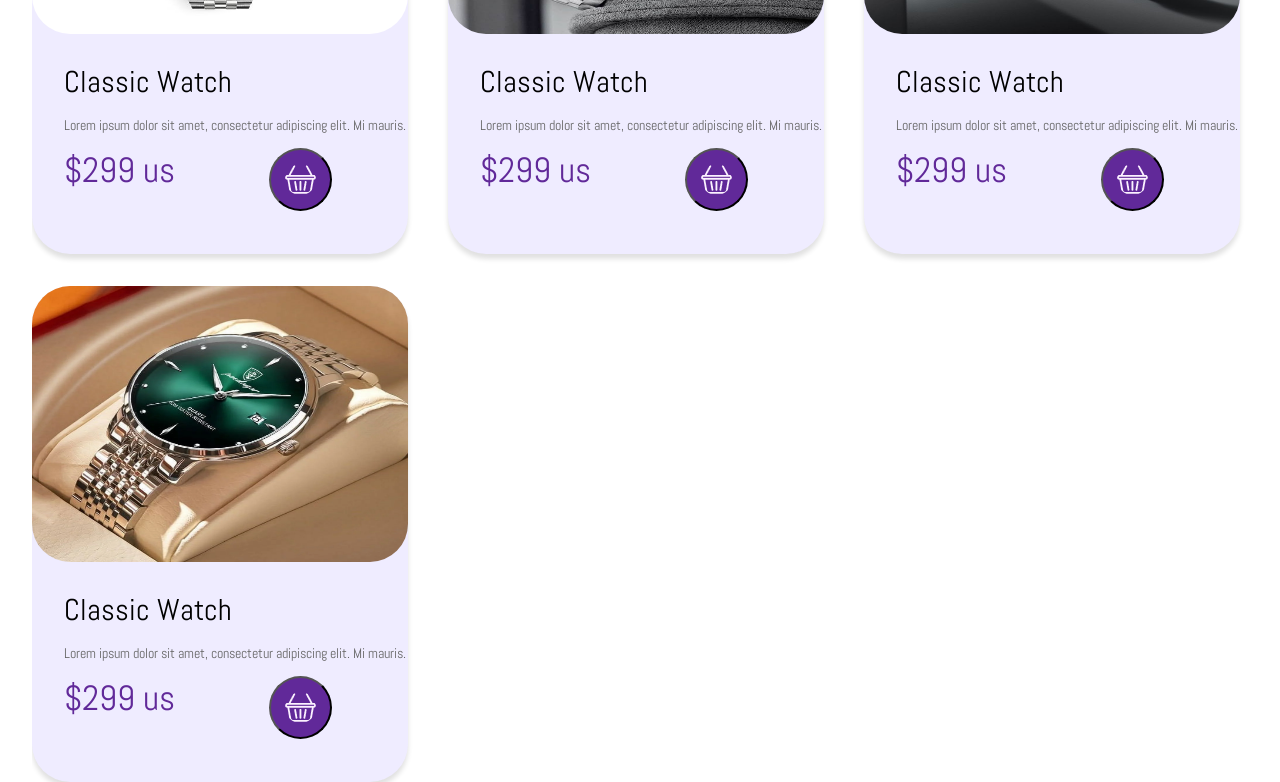
==== commit 66507b26: "update page2" ====
--- a/index.html
+++ b/index.html
@@ -4,6 +4,9 @@
   <meta charset="UTF-8">
   <title>Watch Store</title>
   <link rel="stylesheet" href="style.css">
+  <link href="https://fonts.googleapis.com/css2?family=Nunito:wght@400;600;700&display=swap" rel="stylesheet">
+  <link href="https://fonts.googleapis.com/css2?family=Rubik&display=swap" rel="stylesheet">
+  <link href="https://fonts.googleapis.com/css2?family=Abel&display=swap" rel="stylesheet">
 </head>
 <body>
     <main id="wrapper">
@@ -43,7 +46,7 @@
         </article>
         <section class="cards-container">    
             <section class="product-card">
-                <img src="images/watch1.webp" alt="watch_carlington">
+                <img src="images/silverwatch.jpg" alt="watch_carlington">
                 <h4>Classic Watch</h4>
                 <p>Lorem ipsum dolor sit amet, consectetur adipiscing elit. Mi mauris.</p>
                 <section class="price-and-button">
@@ -55,7 +58,7 @@
                 </section>
 
             <section class="product-card">
-                <img src="images/watch1.webp" alt="watch_carlington">
+                <img src="images/bluegreywatch.jpg" alt="watch_carlington">
                 <h4>Classic Watch</h4>
                 <p>Lorem ipsum dolor sit amet, consectetur adipiscing elit. Mi mauris.</p>
                 <section class="price-and-button">
@@ -67,7 +70,7 @@
             </section>
 
             <section class="product-card">
-                <img src="images/watch1.webp" alt="watch_carlington">
+                <img src="images/fs.jpeg" alt="watch_carlington">
                 <h4>Classic Watch</h4>
                 <p>Lorem ipsum dolor sit amet, consectetur adipiscing elit. Mi mauris.</p>
                 <section class="price-and-button">
@@ -78,6 +81,19 @@
                 </section>
             </section>
         </section>
+          <section class="product-card">
+            <img src="images/watch1.webp" alt="watch_carlington">
+            <h4>Classic Watch</h4>
+            <p>Lorem ipsum dolor sit amet, consectetur adipiscing elit. Mi mauris.</p>
+            <section class="price-and-button">
+                <span class="price">$299 us</span>
+                <button class="buy-button">
+                    <img src="images/shopping-basket 4.png">
+                </button>
+            </section>
+        </section>
+    </section>
+        
       </main>
 
 <footer>
@@ -96,17 +112,17 @@
                 <section id="footer-links-section-2">
                     <h1>Follow Us</h1>
                     <ul>
-                        <li><a href="#"><span>Twitter</span></a></li>
-                        <li><a href="#"><span>Facebook</span></a></li>
-                        <li><a href="#"><span>Instagram</span></a></li>
+                        <li><a href="https://www.twitter.com"><span>Twitter</span></a></li>
+                        <li><a href="https://www.facebook.com"><span>Facebook</span></a></li>
+                        <li><a href="https://www.instagram.com"><span>Instagram</span></a></li>
                     </ul>
                 </section>
             </div>
 
             <div id="footer-social-icons-section">
-                <a href="#"><img src="images/twitter.png" alt="Twitter"></a>
-                <a href="#"><img src="images/facebook.png" alt="Facebook"></a>
-                <a href="#"><img src="images/instgram.png" alt="Instagram"></a>
+                <a href="https://www.twitter.com"><img src="images/twitter.png" alt="Twitter"></a>
+                <a href="https://www.facebook.com"><img src="images/facebook.png" alt="Facebook"></a>
+                <a href="https://www.instagram.com"><img src="images/instgram.png" alt="Instagram"></a>
             </div>
             <article class="footer-credit">
               <p>© 2024 SMOOTHIES</p>
@@ -117,3 +133,4 @@
 
 </body>
 </html>
+
--- a/style.css
+++ b/style.css
@@ -1,8 +1,3 @@
-@import url('https://fonts.googleapis.com/css2?family=Nunito:wght@400&display=swap');
-@import url('https://fonts.googleapis.com/css2?family=Rubik:wght@300;400;500;700&display=swap');
-@import url('https://fonts.googleapis.com/css2?family=Abel&display=swap');
-
-
 
 /* Reset */
 * {
@@ -91,12 +86,11 @@
 
 #main-section {
   height: 797px;
-  width: 1200px;
+  width: 100%;
   background-size: cover;
   background-repeat: no-repeat;
   position: relative;
-  background: url("images/watchesimage.jpg");
-  
+  background: url("images/ffc1824d3f624464cd5263ee93ba134b.jpg");  
 
 }
 
@@ -328,4 +322,67 @@
   line-height: 100%;
   letter-spacing: 0%;
   
-}+}
+
+.row {
+  display: flex;
+  padding: 0 4px;
+  gap: 32px;
+  border: 1px ;
+
+}
+
+.row img {
+  margin-top: 8px;
+  width: 100%;
+  vertical-align: middle;
+  height: 300px;
+  border-color: #612999;
+}
+
+
+.list-section {
+
+  margin: 0%;
+}
+
+
+.list-section ul li span {
+  font-family: Rubik;
+  font-style: normal;
+  font-weight: 400;
+  font-size: 24px;
+  line-height: 14px;
+  margin-left: 16px;
+  color: #000000;
+}
+
+.product-list {
+  list-style: none; 
+  margin: 0;
+}
+
+.product-list li {
+  display: flex;
+  align-items: center;
+  margin-bottom: 16px;
+  margin-top: 32px;
+}
+
+.icon-wrapper {
+  width: 68px;
+  height: 68px;
+  border-radius: 50%;
+  background: #612999;
+  display: flex;
+  align-items: center;
+  justify-content: center;
+  flex-shrink: 0;
+}
+
+.icon-wrapper img {
+  width: 32px;
+  height: 42.38px;
+}
+
+
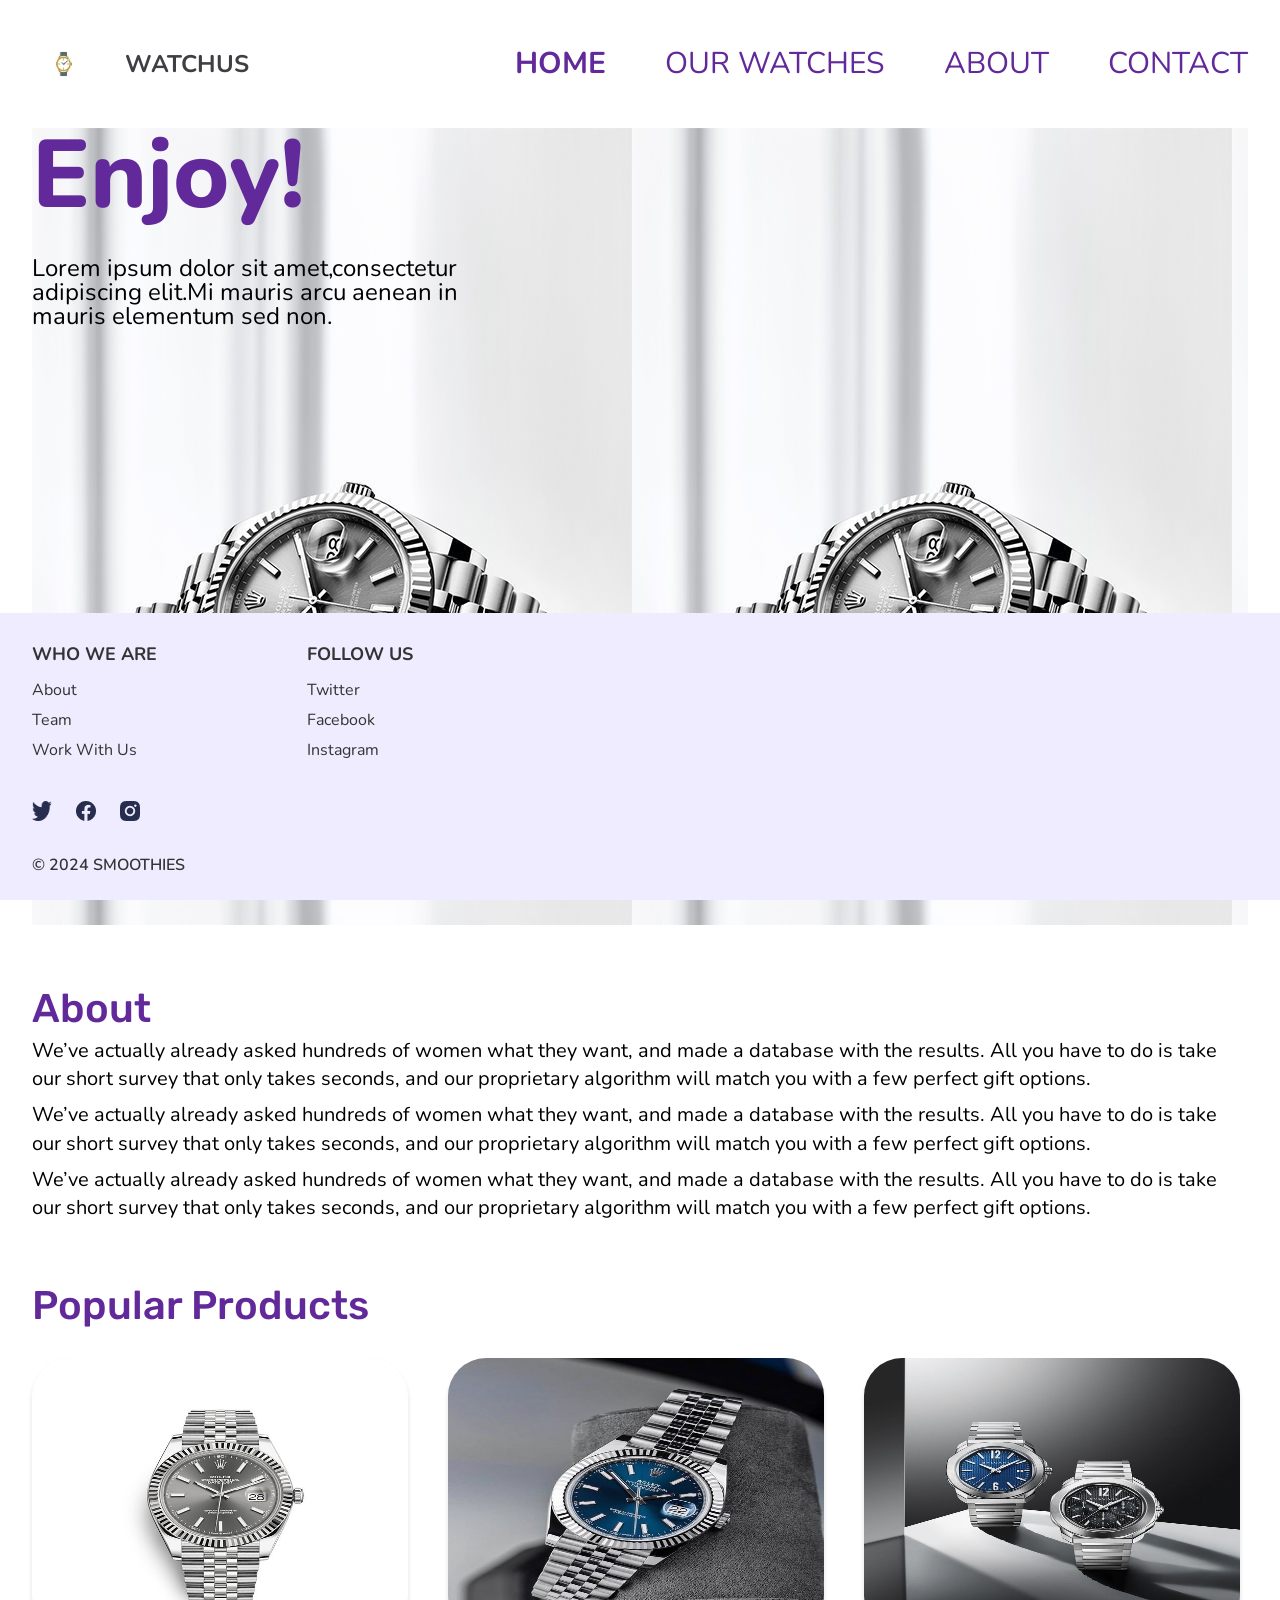
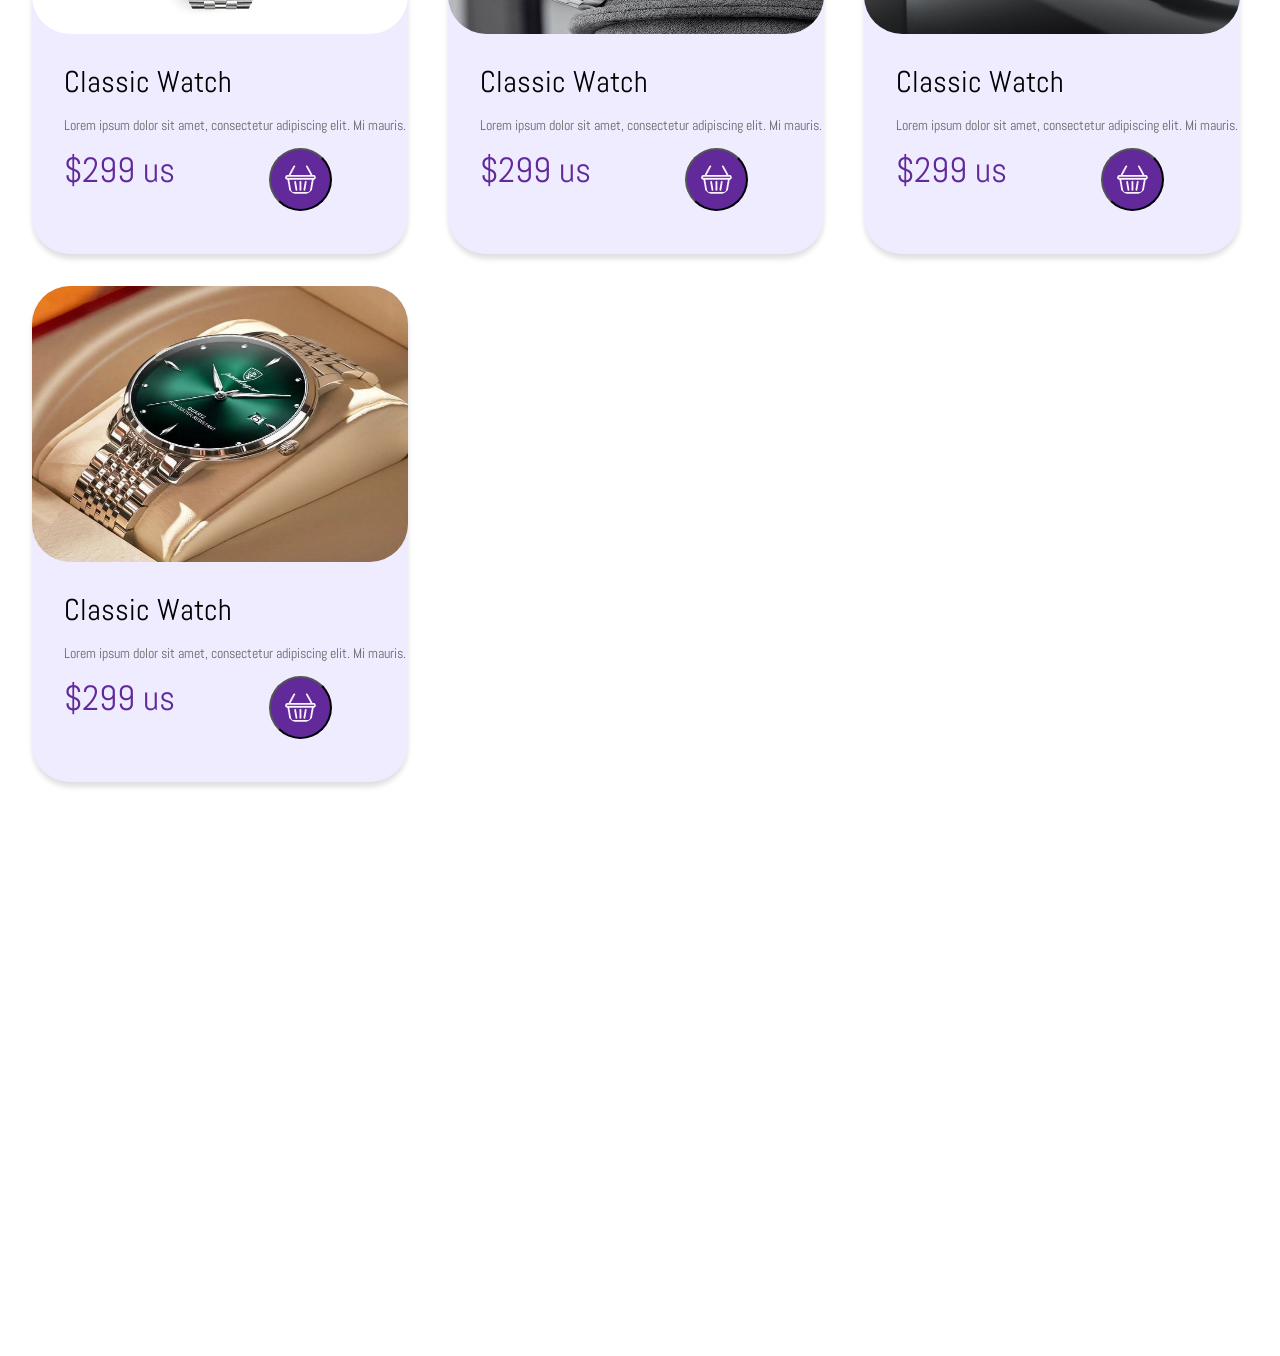
==== commit 582a1c4b: "update alt" ====
--- a/index.html
+++ b/index.html
@@ -44,7 +44,7 @@
         <article>
           <h2 class="title">Popular Products</h2>
         </article>
-        <section class="cards-container">    
+        <section class="cards-container">
             <section class="product-card">
                 <img src="images/silverwatch.jpg" alt="watch_carlington">
                 <h4>Classic Watch</h4>
@@ -52,7 +52,7 @@
                 <section class="price-and-button">
                     <span class="price">$299 us</span>
                     <button class="buy-button">
-                        <img src="images/shopping-basket 4.png">
+                        <img src="images/shopping-basket 4.png" alt="shopping-b">
                     </button>
                   </section>
                 </section>
@@ -68,7 +68,6 @@
                     </button>
                 </section>
             </section>
-
             <section class="product-card">
                 <img src="images/fs.jpeg" alt="watch_carlington">
                 <h4>Classic Watch</h4>
@@ -76,7 +75,7 @@
                 <section class="price-and-button">
                     <span class="price">$299 us</span>
                     <button class="buy-button">
-                        <img src="images/shopping-basket 4.png">
+                        <img src="images/shopping-basket 4.png" alt="shoop-b">
                     </button>
                 </section>
             </section>
--- a/style.css
+++ b/style.css
@@ -6,13 +6,22 @@
   box-sizing: border-box;
 }
 
+html, body {
+  margin: 0;
+  padding: 0;
+  height: auto;
+  min-height: 100%;
+  overflow-y: auto;
+  padding-bottom: 287px;
+}
+
+
+
 a {
     text-decoration: none;
 }
 
-main {
-  overflow: hidden;
-}
+
 
 
 #header-wrapper {
@@ -90,7 +99,7 @@
   background-size: cover;
   background-repeat: no-repeat;
   position: relative;
-  background: url("images/ffc1824d3f624464cd5263ee93ba134b.jpg");  
+  background: url("images/background.jpg");  
 
 }
 
@@ -218,10 +227,11 @@
     align-items: center;
   }
 
-  .like-button{
+  .like-button {
+    position: absolute;
+    top: 16px;
+    right: 16px;
     background-color: #EFECFF;
-    margin: 7px 0 73px 32px; /* רווח של 73px מתחת לטקסט */
-    border: none;
     border-radius: 50%;
     width: 47px;
     height: 47px;
@@ -229,9 +239,32 @@
     justify-content: center;
     align-items: center;
     cursor: pointer;
-  }
-
-  .like-button img{
+    box-shadow: 0 2px 6px rgba(0, 0, 0, 0.1);
+  }
+
+  .img-with-like {
+    position: relative;
+    width: 100%;
+    height: 276px;
+  }
+  
+  .like-button {
+    position: absolute;
+    top: 15px;
+    right: 15px;
+    background-color: #EFECFF;
+    border-radius: 50%;
+    width: 47px;
+    height: 47px;
+    display: flex;
+    justify-content: center;
+    align-items: center;
+    cursor: pointer;
+    z-index: 2;
+  }
+  
+  
+  .like-button img {
     width: 23px;
     height: 20px;
   }
@@ -243,7 +276,7 @@
 
   footer {
     background-color: #EFECFF;
-    width: 100vw;
+    width: 100%;
     height: 287px;
     position: fixed;
     display: flex;
@@ -337,7 +370,8 @@
   width: 100%;
   vertical-align: middle;
   height: 300px;
-  border-color: #612999;
+  border: 4px solid #E6DBFE; /* עובי 4px, צבע סגול */
+
 }
 
 
@@ -385,4 +419,20 @@
   height: 42.38px;
 }
 
-
+.sale-section {
+  gap:16px;
+}
+.sale-section p{
+  color: #000;
+  font-family: 'Nunito', sans-serif;
+  font-size: 24px;
+  font-style: normal;
+  line-height: 100%;
+  width: 448px;
+  margin-bottom: 16px;
+}
+
+.sale-section img{
+  width: 70%;
+  height: auto;
+}
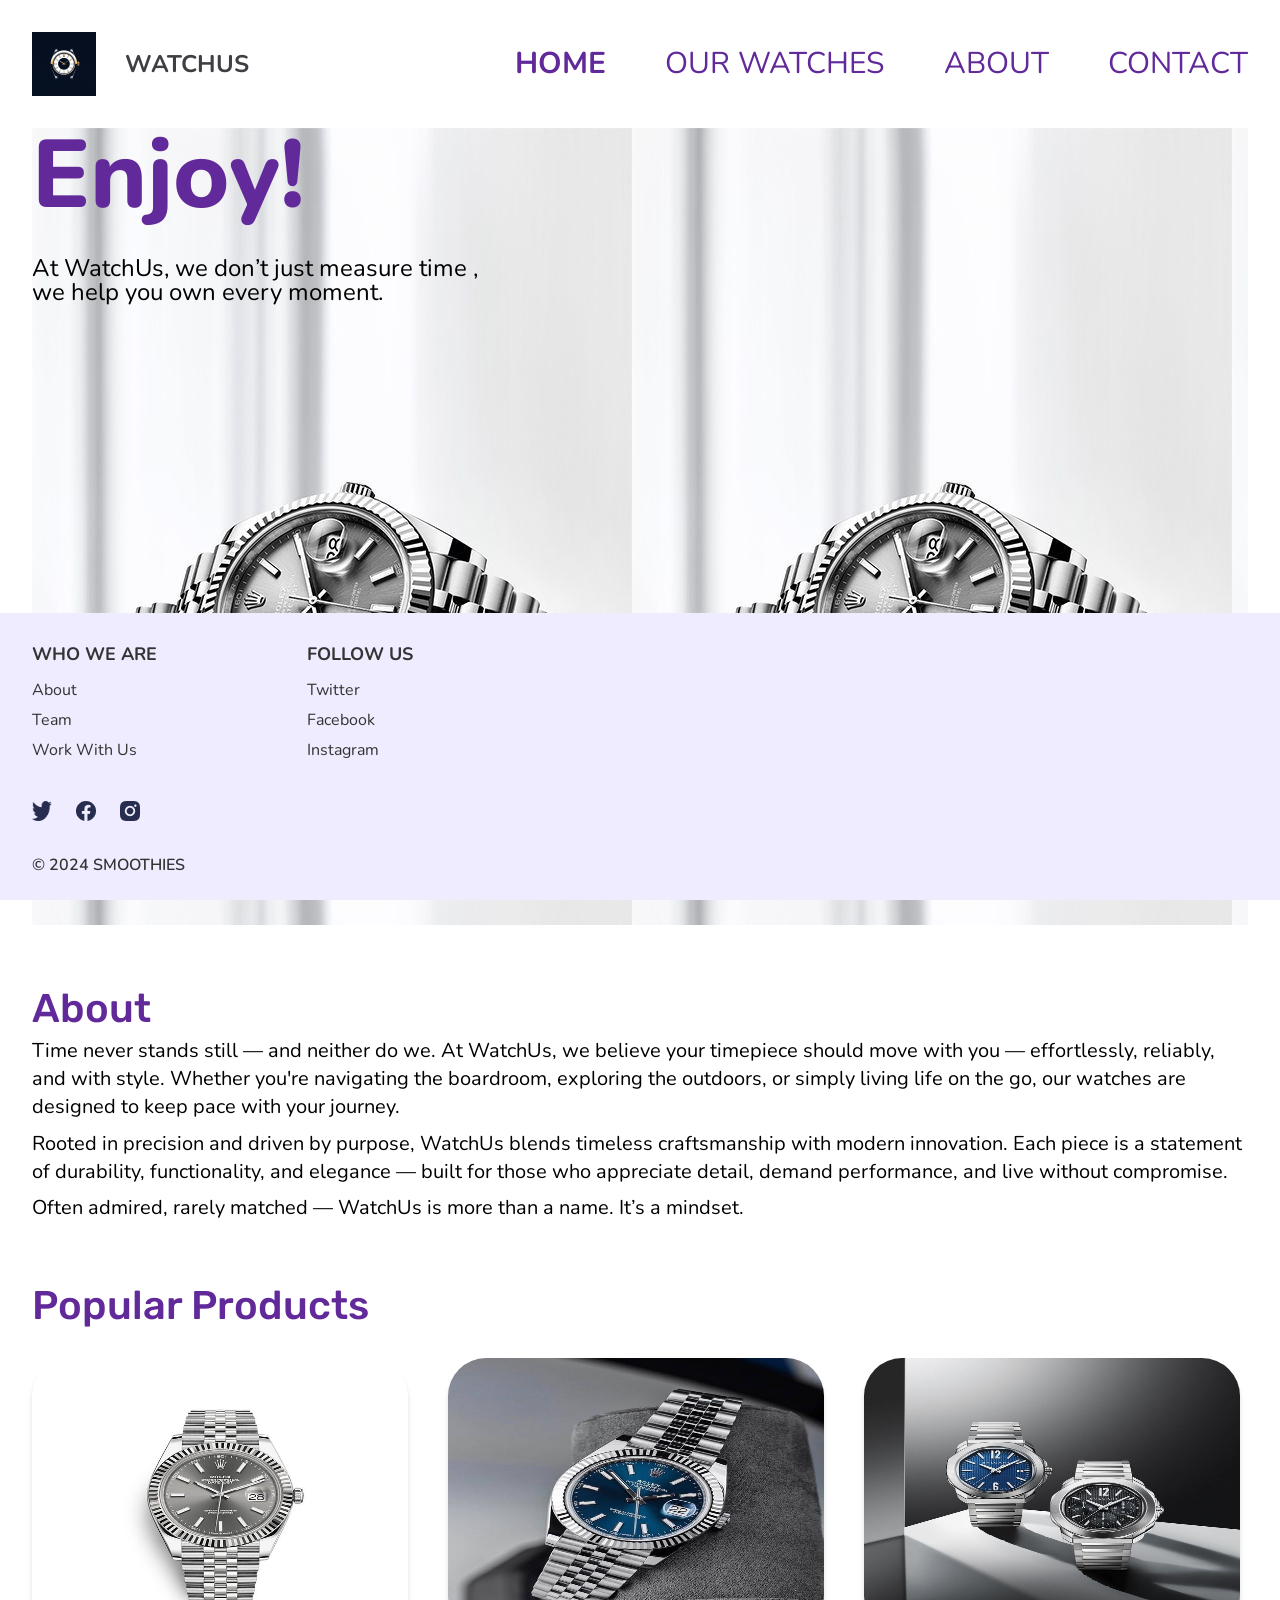
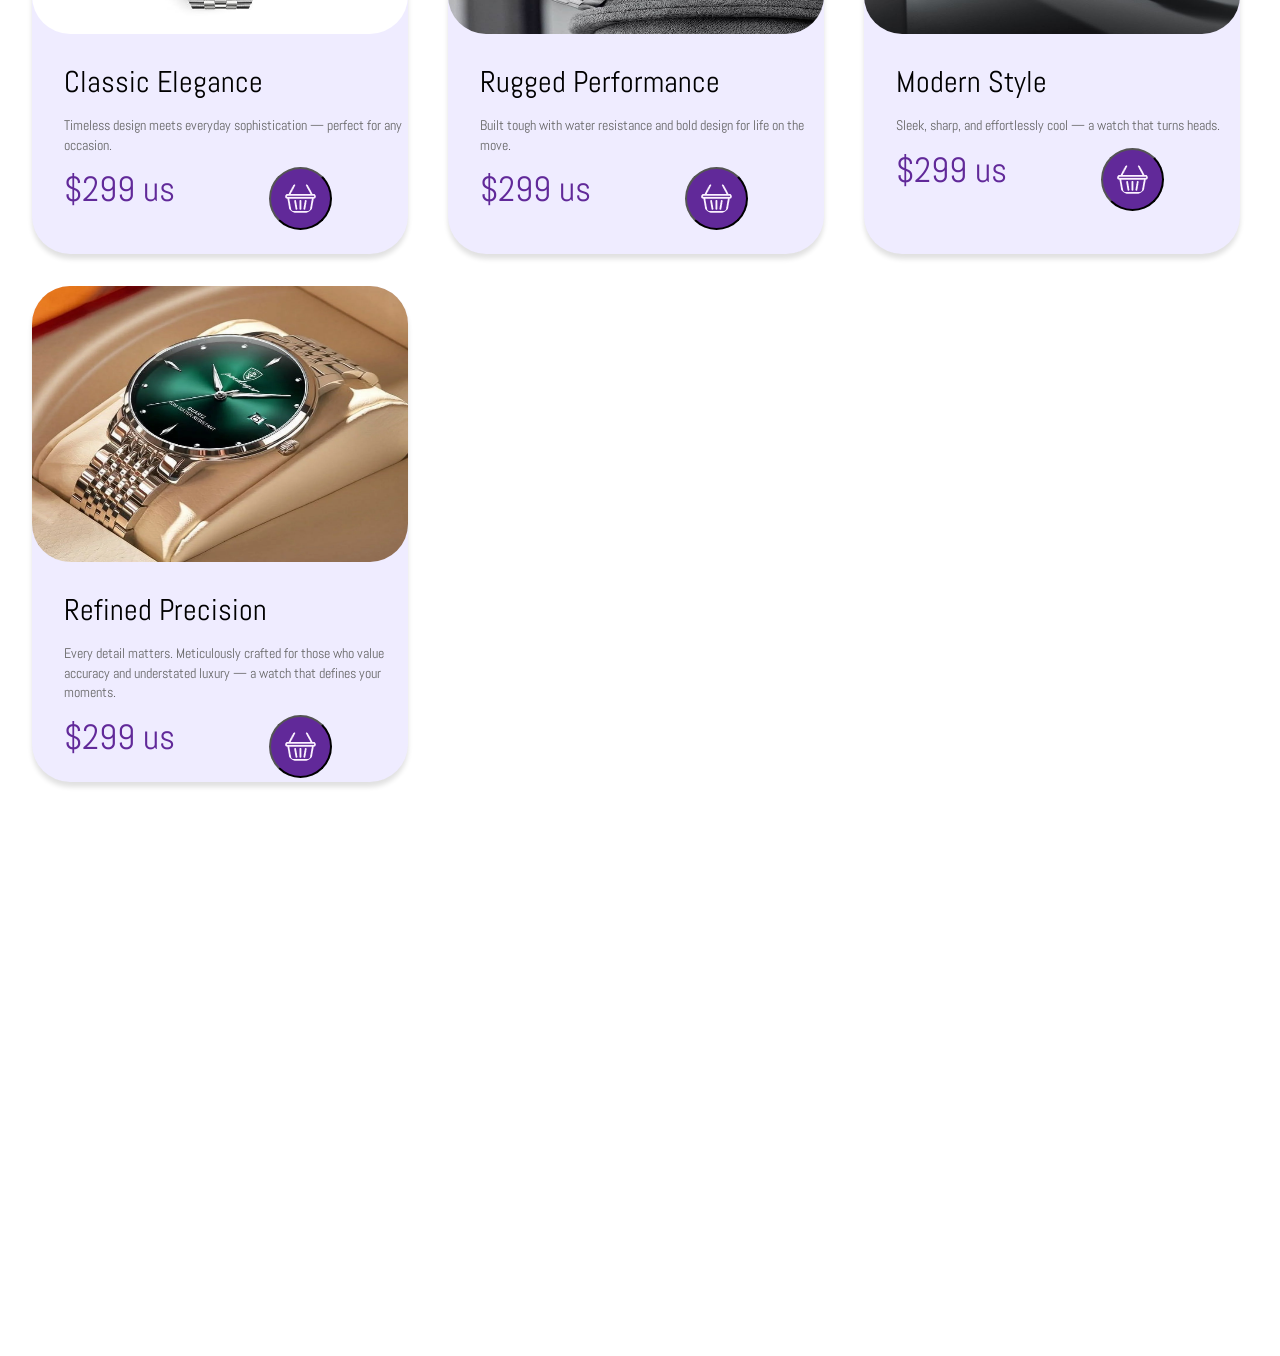
==== commit a2a8f6ae: "text edit" ====
--- a/index.html
+++ b/index.html
@@ -26,19 +26,20 @@
     <section id="main-section">
         <h1>Enjoy!</h1>
         <p>
-            Lorem ipsum dolor sit amet,consectetur adipiscing elit.Mi mauris arcu aenean in mauris elementum sed non. 
+          At WatchUs, we don’t just measure time , we help you own every moment.
         </p>
       </section>  
         <section id="about-sec">
           <h2 class="title">About</h2>
             <p>
-                We’ve actually already asked hundreds of women what they want, and made a database with the results. All you have to do is take our short survey that only takes seconds, and our proprietary algorithm will match you with a few perfect gift options.
+              Time never stands still — and neither do we. At WatchUs, we believe your timepiece should move with you — effortlessly, reliably, and with style. Whether you're navigating the boardroom, exploring the outdoors, or simply living life on the go, our watches are designed to keep pace with your journey.
             </p>
             <p>
-                We’ve actually already asked hundreds of women what they want, and made a database with the results. All you have to do is take our short survey that only takes seconds, and our proprietary algorithm will match you with a few perfect gift options.
+              Rooted in precision and driven by purpose, WatchUs blends timeless craftsmanship with modern innovation. Each piece is a statement of durability, functionality, and elegance — built for those who appreciate detail, demand performance, and live without compromise.
             </p>
             <p>
-                We’ve actually already asked hundreds of women what they want, and made a database with the results. All you have to do is take our short survey that only takes seconds, and our proprietary algorithm will match you with a few perfect gift options.
+              Often admired, rarely matched — WatchUs is more than a name. It’s a mindset.
+
             </p>
           </section>
         <article>
@@ -47,8 +48,8 @@
         <section class="cards-container">
             <section class="product-card">
                 <img src="images/silverwatch.jpg" alt="watch_carlington">
-                <h4>Classic Watch</h4>
-                <p>Lorem ipsum dolor sit amet, consectetur adipiscing elit. Mi mauris.</p>
+                <h4>Classic Elegance</h4>
+                <p>Timeless design meets everyday sophistication — perfect for any occasion.</p>
                 <section class="price-and-button">
                     <span class="price">$299 us</span>
                     <button class="buy-button">
@@ -59,35 +60,36 @@
 
             <section class="product-card">
                 <img src="images/bluegreywatch.jpg" alt="watch_carlington">
-                <h4>Classic Watch</h4>
-                <p>Lorem ipsum dolor sit amet, consectetur adipiscing elit. Mi mauris.</p>
+                <h4>Rugged Performance</h4>
+                <p>Built tough with water resistance and bold design for life on the move.</p>
                 <section class="price-and-button">
                     <span class="price">$299 us</span>
                     <button class="buy-button">
-                        <img src="images/shopping-basket 4.png">
+                        <img src="images/shopping-basket 4.png" alt="shopping-b">
                     </button>
                 </section>
             </section>
+
             <section class="product-card">
                 <img src="images/fs.jpeg" alt="watch_carlington">
-                <h4>Classic Watch</h4>
-                <p>Lorem ipsum dolor sit amet, consectetur adipiscing elit. Mi mauris.</p>
+                <h4>Modern Style</h4>
+                <p>Sleek, sharp, and effortlessly cool — a watch that turns heads.</p>
                 <section class="price-and-button">
                     <span class="price">$299 us</span>
                     <button class="buy-button">
-                        <img src="images/shopping-basket 4.png" alt="shoop-b">
+                        <img src="images/shopping-basket 4.png" alt="shopping-b">
                     </button>
                 </section>
             </section>
         </section>
           <section class="product-card">
             <img src="images/watch1.webp" alt="watch_carlington">
-            <h4>Classic Watch</h4>
-            <p>Lorem ipsum dolor sit amet, consectetur adipiscing elit. Mi mauris.</p>
+            <h4> Refined Precision</h4>
+            <p>Every detail matters. Meticulously crafted for those who value accuracy and understated luxury — a watch that defines your moments.</p>
             <section class="price-and-button">
                 <span class="price">$299 us</span>
                 <button class="buy-button">
-                    <img src="images/shopping-basket 4.png">
+                    <img src="images/shopping-basket 4.png" alt="shopping-b">
                 </button>
             </section>
         </section>
@@ -96,9 +98,9 @@
       </main>
 
 <footer>
-    <div id="footer-content">
-        <div id="footer-sections-wrapper">
-            <div id="footer-links-wrapper">
+    <section id="footer-content">
+        <section id="footer-sections-wrapper">
+            <section id="footer-links-wrapper">
                 <section id="footer-links-section-1">
                     <h1>Who We Are</h1>
                     <ul>
@@ -116,18 +118,18 @@
                         <li><a href="https://www.instagram.com"><span>Instagram</span></a></li>
                     </ul>
                 </section>
-            </div>
+        </section>
 
-            <div id="footer-social-icons-section">
+            <section id="footer-social-icons-section">
                 <a href="https://www.twitter.com"><img src="images/twitter.png" alt="Twitter"></a>
                 <a href="https://www.facebook.com"><img src="images/facebook.png" alt="Facebook"></a>
                 <a href="https://www.instagram.com"><img src="images/instgram.png" alt="Instagram"></a>
-            </div>
+            </section>
             <article class="footer-credit">
               <p>© 2024 SMOOTHIES</p>
             </article>
-        </div>
-    </div>
+        </section>
+    </section>
 </footer>
 
 </body>
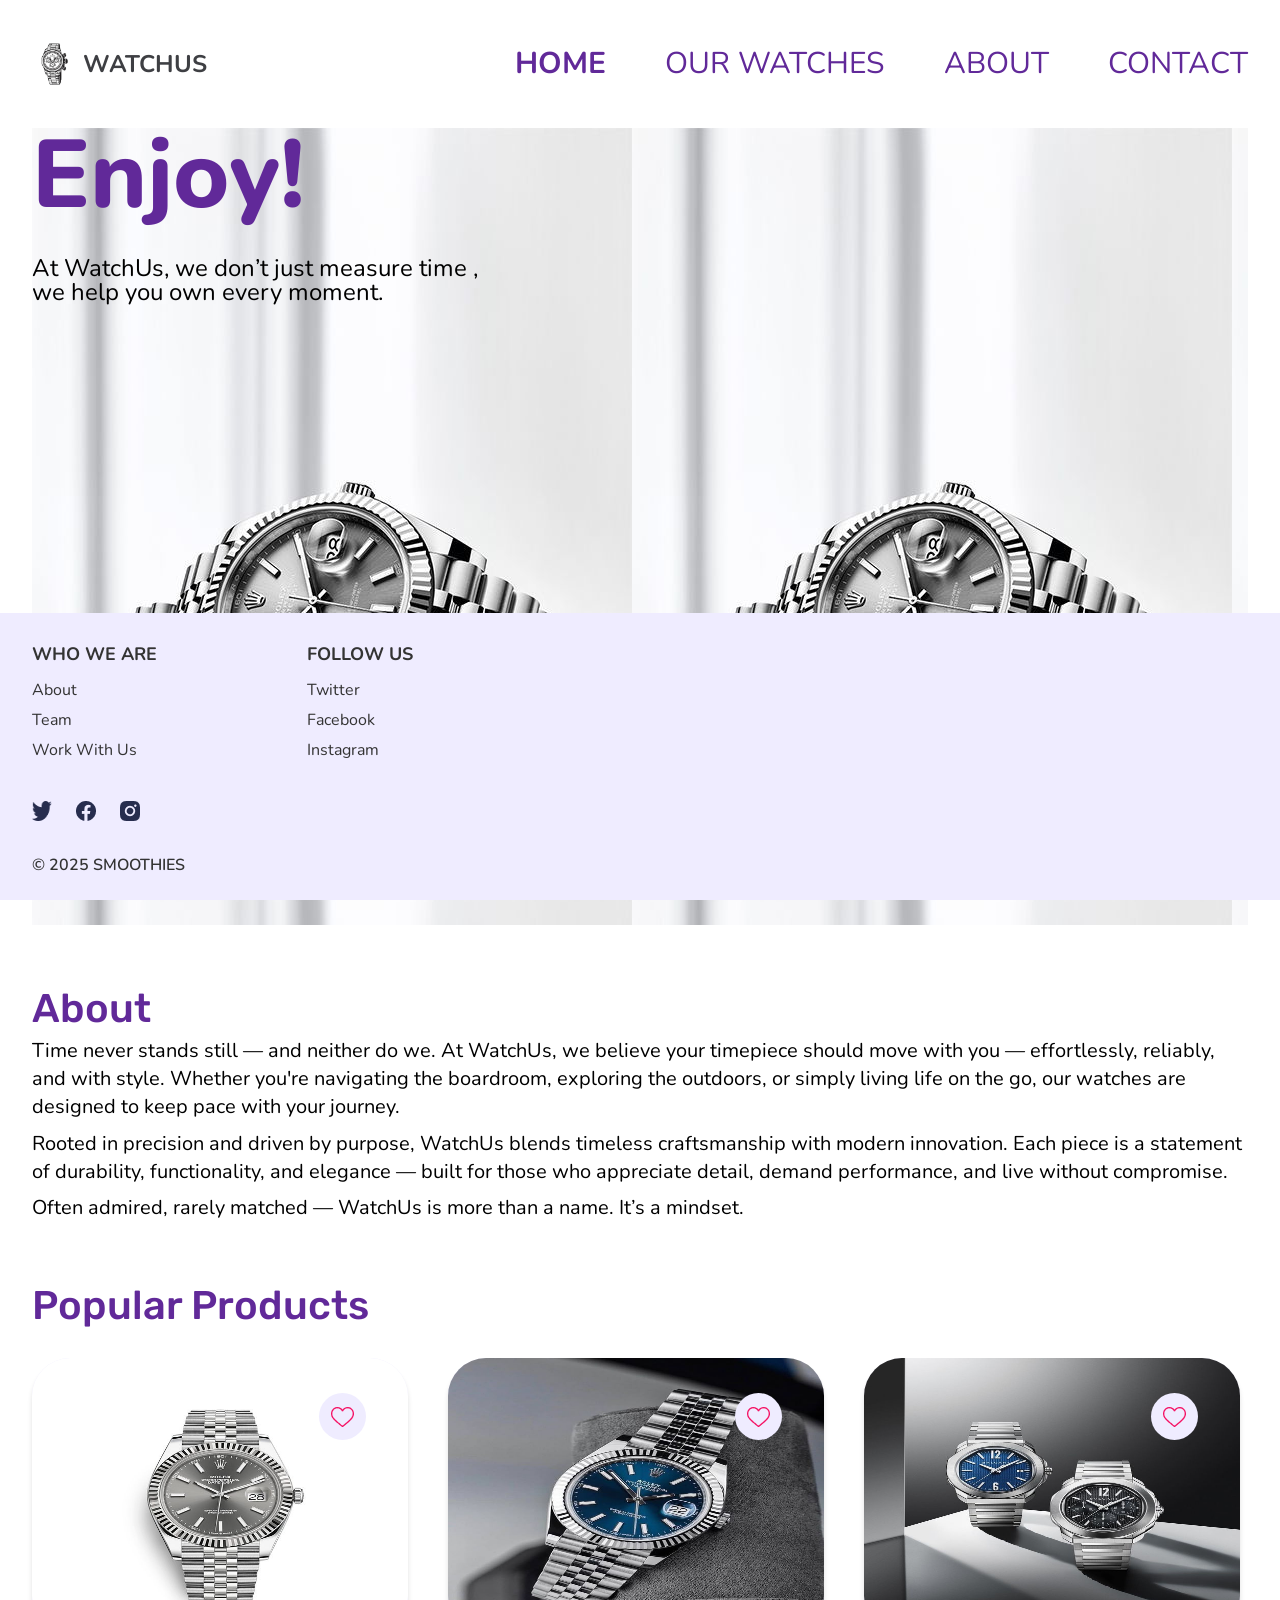
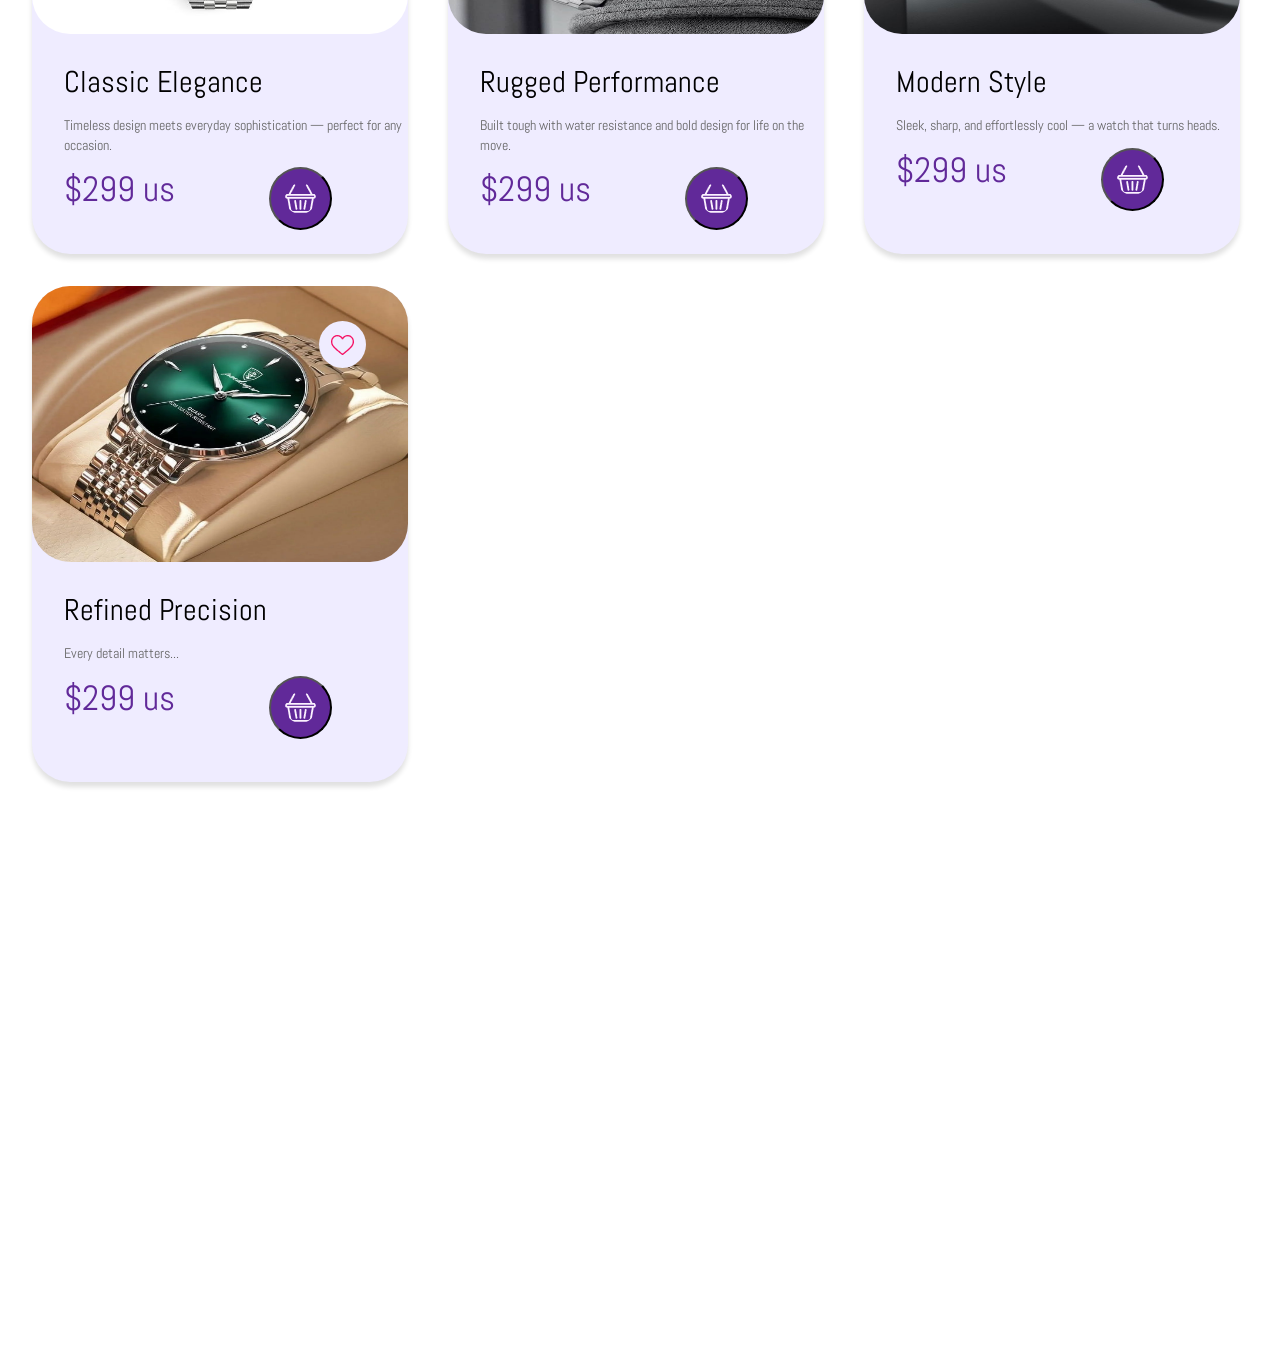
==== commit b57a56d3: "update tags" ====
--- a/index.html
+++ b/index.html
@@ -39,7 +39,6 @@
             </p>
             <p>
               Often admired, rarely matched — WatchUs is more than a name. It’s a mindset.
-
             </p>
           </section>
         <article>
@@ -47,6 +46,9 @@
         </article>
         <section class="cards-container">
             <section class="product-card">
+               <section class="heart-background">
+              <img src="images/heart.png" alt="Like" class="heart-icon">
+               </section>
                 <img src="images/silverwatch.jpg" alt="watch_carlington">
                 <h4>Classic Elegance</h4>
                 <p>Timeless design meets everyday sophistication — perfect for any occasion.</p>
@@ -57,8 +59,10 @@
                     </button>
                   </section>
                 </section>
-
             <section class="product-card">
+              <section class="heart-background">
+                <img src="images/heart.png" alt="Like" class="heart-icon">
+              </section>
                 <img src="images/bluegreywatch.jpg" alt="watch_carlington">
                 <h4>Rugged Performance</h4>
                 <p>Built tough with water resistance and bold design for life on the move.</p>
@@ -69,8 +73,10 @@
                     </button>
                 </section>
             </section>
-
             <section class="product-card">
+            <section class="heart-background">
+              <img src="images/heart.png" alt="Like" class="heart-icon">
+            </section>
                 <img src="images/fs.jpeg" alt="watch_carlington">
                 <h4>Modern Style</h4>
                 <p>Sleek, sharp, and effortlessly cool — a watch that turns heads.</p>
@@ -82,21 +88,21 @@
                 </section>
             </section>
         </section>
-          <section class="product-card">
-            <img src="images/watch1.webp" alt="watch_carlington">
-            <h4> Refined Precision</h4>
-            <p>Every detail matters. Meticulously crafted for those who value accuracy and understated luxury — a watch that defines your moments.</p>
-            <section class="price-and-button">
-                <span class="price">$299 us</span>
-                <button class="buy-button">
-                    <img src="images/shopping-basket 4.png" alt="shopping-b">
-                </button>
-            </section>
+        <section class="product-card">
+          <section class="heart-background">
+            <img src="images/heart.png" alt="Like" class="heart-icon">
+          </section>
+          <img src="images/watch1.webp" alt="watch_carlington">
+          <h4>Refined Precision</h4>
+          <p>Every detail matters...</p>
+          <section class="price-and-button">
+            <span class="price">$299 us</span>
+            <button class="buy-button">
+              <img src="images/shopping-basket 4.png" alt="shopping-b">
+            </button>
+          </section>
         </section>
-    </section>
-        
       </main>
-
 <footer>
     <section id="footer-content">
         <section id="footer-sections-wrapper">
@@ -109,7 +115,6 @@
                         <li><a href="#"><span>Work With Us</span></a></li>
                     </ul>
                 </section>
-
                 <section id="footer-links-section-2">
                     <h1>Follow Us</h1>
                     <ul>
@@ -119,14 +124,13 @@
                     </ul>
                 </section>
         </section>
-
             <section id="footer-social-icons-section">
                 <a href="https://www.twitter.com"><img src="images/twitter.png" alt="Twitter"></a>
                 <a href="https://www.facebook.com"><img src="images/facebook.png" alt="Facebook"></a>
                 <a href="https://www.instagram.com"><img src="images/instgram.png" alt="Instagram"></a>
             </section>
             <article class="footer-credit">
-              <p>© 2024 SMOOTHIES</p>
+              <p>© 2025 SMOOTHIES</p>
             </article>
         </section>
     </section>
--- a/style.css
+++ b/style.css
@@ -33,7 +33,7 @@
 }
 
 #logo {
-  background-image: url("images/watches.jpg");
+  background-image: url("images/logo.jpg");
   background-size: contain;
   background-repeat: no-repeat;
   width: 64px;
@@ -49,7 +49,7 @@
   font-weight: 700;
   font-size: 24px;
   letter-spacing: 25%;
-  margin-left: 93px; /* רווח קטן מהתמונה */
+  margin-left: 51px; /* רווח קטן מהתמונה */
 }
 
 .navigation{
@@ -155,7 +155,7 @@
 }
 
 
-  .cards-container {
+.cards-container {
     display: grid;
     grid-template-columns: repeat(auto-fit, minmax(250px, 1fr));
     gap: 32px;
@@ -172,6 +172,30 @@
     border-radius: 38px;
     height: 496px;
     width: 376px;
+    position: relative; /* נדרש כדי שהלב ימוקם יחסית אליו */
+  }
+  
+
+
+  .heart-background {
+    position: absolute;
+    top: 35px;
+    right: 42px;
+    background-color: #EFECFF;
+    width: 47px;
+    height: 47px;
+    border-radius: 50%;
+    display: flex;
+    align-items: center;
+    padding: 14px 12px ;
+    justify-content: center;
+  }
+  
+  .heart-icon {
+    width: 23px;
+    height: 20px;
+    display: block; /* מבטל את ההשפעות של inline */
+    object-fit: contain;
   }
   
   .product-card img {
@@ -227,52 +251,13 @@
     align-items: center;
   }
 
-  .like-button {
-    position: absolute;
-    top: 16px;
-    right: 16px;
-    background-color: #EFECFF;
-    border-radius: 50%;
-    width: 47px;
-    height: 47px;
-    display: flex;
-    justify-content: center;
-    align-items: center;
-    cursor: pointer;
-    box-shadow: 0 2px 6px rgba(0, 0, 0, 0.1);
-  }
-
-  .img-with-like {
-    position: relative;
-    width: 100%;
-    height: 276px;
-  }
-  
-  .like-button {
-    position: absolute;
-    top: 15px;
-    right: 15px;
-    background-color: #EFECFF;
-    border-radius: 50%;
-    width: 47px;
-    height: 47px;
-    display: flex;
-    justify-content: center;
-    align-items: center;
-    cursor: pointer;
-    z-index: 2;
-  }
-  
-  
-  .like-button img {
-    width: 23px;
-    height: 20px;
-  }
 
   .buy-button img{
     width: 31px;
     height: 31px;
   }
+
+
 
   footer {
     background-color: #EFECFF;
